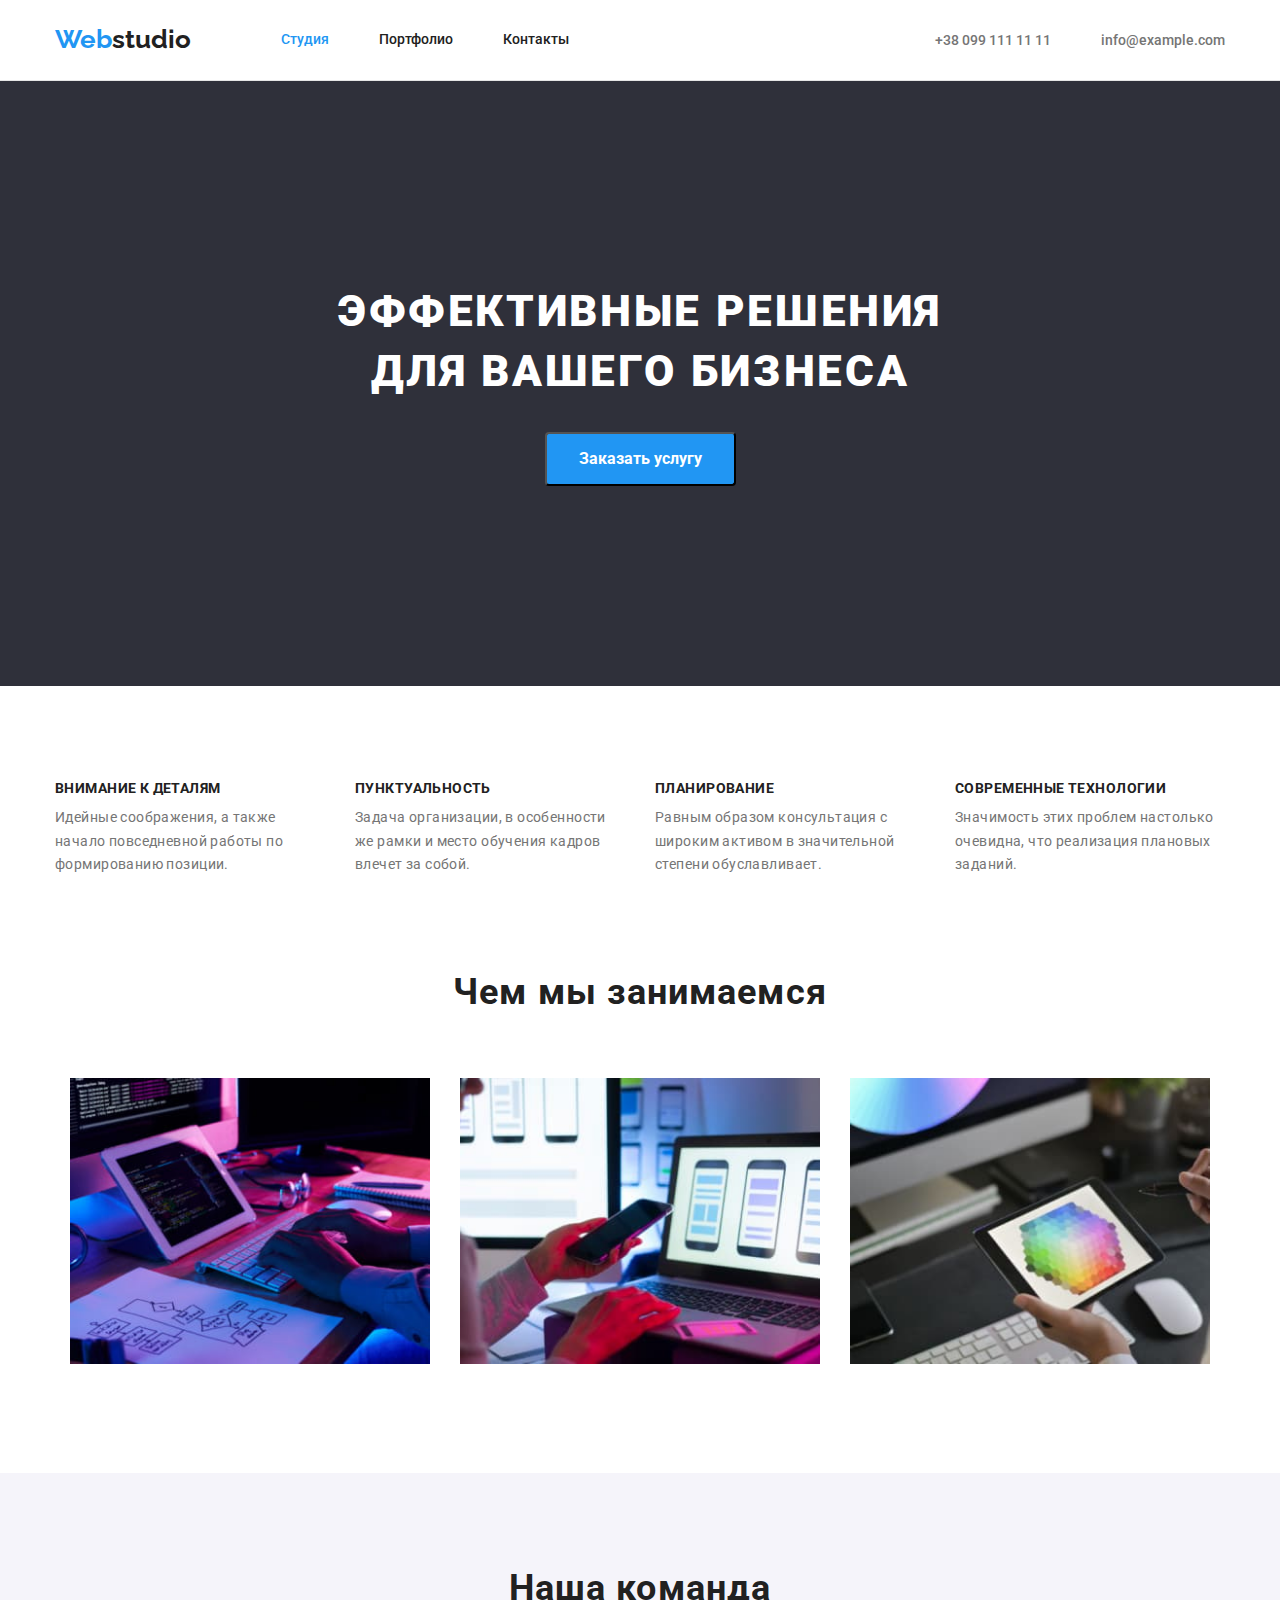
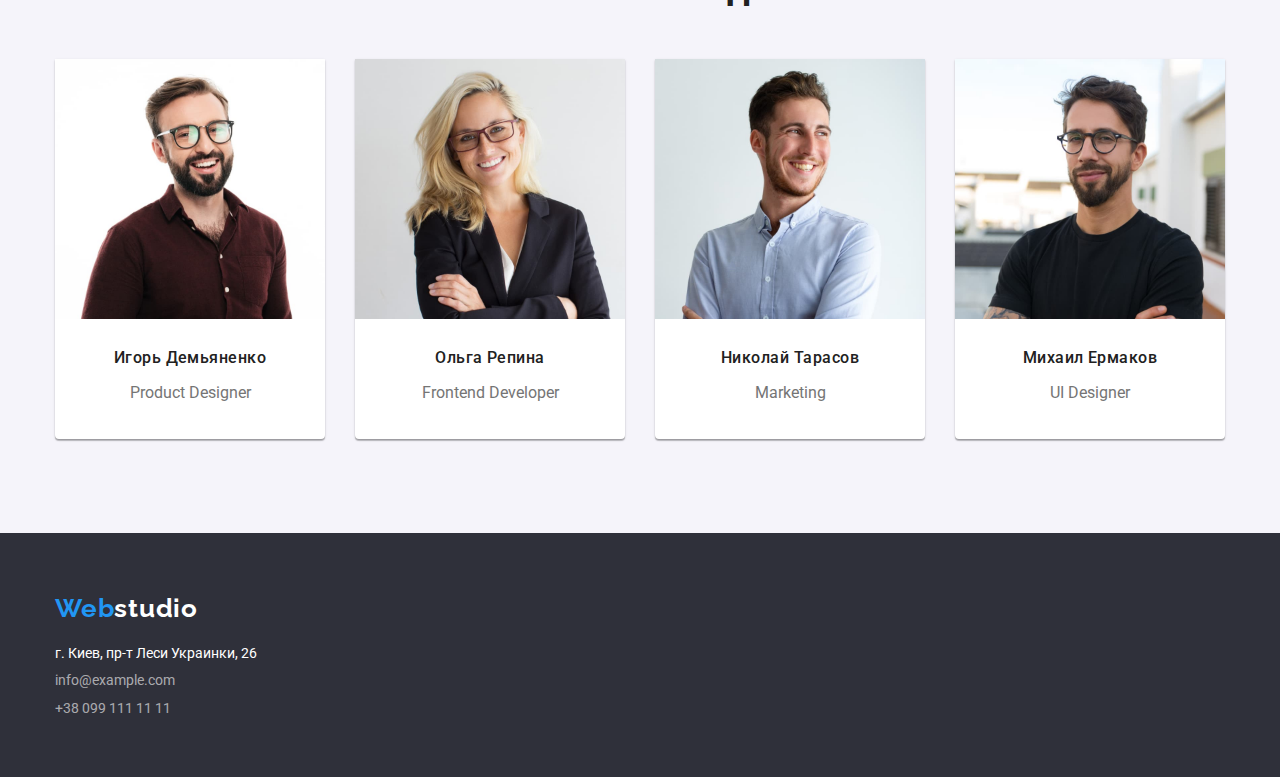
==== index.html @ 4814321b "Initial commit" ====
<!DOCTYPE html>
<html lang="ru">
<head>
    <meta charset="UTF-8">
    <meta http-equiv="X-UA-Compatible" content="IE=edge">
    <meta name="viewport" content="width=device-width, initial-scale=1.0">
    <title>WebStudio</title>
    <!--Fonts-->
    <link rel="preconnect" href="https://fonts.googleapis.com">
    <link rel="preconnect" href="https://fonts.gstatic.com" crossorigin>
    <link
        href="https://fonts.googleapis.com/css2?family=Oleo+Script:wght@400;700&family=Raleway:wght@700&family=Roboto:wght@400;500;700;900&display=swap"
        rel="stylesheet">
    <link rel="stylesheet" href="https://cdn.jsdelivr.net/npm/modern-normalize@1.1.0/modern-normalize.min.css" />
    <link rel="stylesheet" href="./css/styles.css">
</head>
<body>
    <header class="page-header">
        <div class="container main-nav">
        <!--about-->
            <a class="logo" href="./index.html">Web<span class="logo-text">studio</span></a>
            <nav class="header-nav">
                <ul class="header-list list">
                    <li class="item"><a class="header-link current" href="./index.html">Студия</a></li>
                    <li class="item"><a class="header-link" href="./portfolio.html">Портфолио</a></li>
                    <li class="item"><a class="header-link" href="">Контакты</a></li>
                </ul>
            </nav>
                <ul class="header-list-auth list">
                    <li class="item">
                        <a class="header-list-item" href="tel:+380991111111">+38 099 111 11 11</a>
                    </li>
                    <li class="item">
                        <a class="header-list-item" href="mailto:info@example.com">info@example.com</a>
                    </li>
                </ul>
        </div>
    </header>
    <main>
<!--Block 1-->
<section class="section-about">
    <div class="container">
    <h1 class="section-title text-about">Эффективные решения для вашего бизнеса</h1>
    <button class="button-hero" type="button">Заказать услугу</button>
    </div>
</section>
<!--Block 2-->
<section class="section-descreption">
    <div class="container">
    <h2 class="visually-hidden">Наши преимущества</h2>
    <ul class="feature-list list">
        <li class="list-item">
            <h3 class="descreption">Внимание к деталям</h3>
            <p class="text-descreption">Идейные соображения, а также начало повседневной работы по формированию позиции.</p>
        </li>
        <li class="list-item">
            <h3 class="descreption">Пунктуальность</h3>
            <p class="text-descreption">Задача организации, в особенности же рамки и место обучения кадров влечет за собой.</p>
        </li>
        <li class="list-item">
            <h3 class="descreption">Планирование</h3>
            <p class="text-descreption">Равным образом консультация с широким активом в значительной степени обуславливает.</p>
        </li>
        <li class="list-item">
            <h3 class="descreption">Современные технологии</h3>
            <p class="text-descreption">Значимость этих проблем настолько очевидна, что реализация плановых заданий.</p>
        </li>
    </ul>
    </div>
</section>
<!--Block3-->
<section class="work work-about work-about-section">
    <div class="container">
    <h2 class="work-text container-work">Чем мы занимаемся</h2>
    <ul class="list">
        <li class="list-caption">
            <img class="caption-img" src="./imiges/block3/bild1.jpg" alt="the person typing" width="370" height="290">
        </li>
        <li class="list-caption">
            <img class="caption-img" src="./imiges/block3/bild2.jpg" alt="the person chooses layout" width="370" height="290">
        </li>
        <li class="list-caption">
            <img class="caption-img" src="./imiges/block3/bild3.jpg" alt="the person chooses color" width="370" height="290">
        </li>
    </ul>
    </div>
</section>
<!--Block 4 Team-->
<section class="team no-padding">
    <div class="container">
    <h2 class="team-title">Наша команда</h2>
    <ul class="list">
        <li class="team-worker">
            <img src="./imiges/block4/screen1.jpg" alt="photo of team person" width="270" height="260">
            <div class="team-container">
            <h3 class="team-name">Игорь Демьяненко</h3>
            <p class="position" lang="en">Product Designer</p>
            </div>
        </li>
        <li class="team-worker"> 
            <img src="./imiges/block4/screen2.jpg" alt="photo of team person" width="270" height="260">
            <div class="team-container">
            <h3 class="team-name">Ольга Репина</h3>
            <p class="position" lang="en">Frontend Developer</p>
            </div>
        </li>
        <li class="team-worker">
            <img src="./imiges/block4/screen3.jpg" alt="photo of team person" width="270" height="260">
            <div class="team-container">
            <h3 class="team-name">Николай Тарасов</h3>
            <p class="position" lang="en">Marketing</p>
            </div>
        </li>
        <li class="team-worker">
            <img src="./imiges/block4/screen4.jpg" alt="photo of team person" width="270" height="260">
            <div class="team-container">
            <h3 class="team-name">Михаил Ермаков</h3>
            <p class="position" lang="en">UI Designer</p>
            </div>
        </li>
    </ul>
    </div>
</section>
    </main> 
    <!--Block 5 Address-->
<footer class="footer">
    <section>
        <div class="container">
        <h2 class="visually-hidden">Контакты</h2>
        <a class="logo" href="./index.html">Web<span class="footer-logo-text">studio</span></a>
        <address class="address">
            <ul class="list-footer list-list">
            <li class="item">
                <a class="list-adress item-map" href="https://goo.gl/maps/WNtPrvYmRMJwgZ4R8" target="_blank" rel="noopener noreferrer">г. Киев, пр-т Леси Украинки, 26</a>
            </li>
            <li class="item">
                <a class="list-mail" href="mailto:info@example.com">info@example.com</a>
            </li>
            <li class="item">
                <a class="list-phone" href="tel:+380991111111">+38 099 111 11 11</a>
            </li>
            </ul>
        </address>
        </div>
    </section>
</footer>  
</body>
</html>
---- css/styles.css ----
:root {
 --primary-text-color: #757575;
 --title-text-color: #212121;
 --accent-color: #2196F3;
 --bg-color: #FFFFFF;
 --secondary-bg-color: #2F303A; 
 --third-bg-color: #F5F4FA;
 --primary-color: #188CE8;
 --page-header-color: #E5E5E5;
}

body {
    font-family: "Roboto", "Regular", sans-serif;
    background-color: var(--bg-color);
    font-style: normal;
    color: var(--title-text-color)
}

/* reset */
h1,
h2,
h3,
h4,
p {
    margin: 0;
}

img {
    display: block;
    max-width: 100%;
    height: auto;
}

.visually-hidden {
    position: absolute;
    white-space: nowrap;
    width: 1px;
    height: 1px;
    overflow: hidden;
    border: 0;
    padding: 0;
    clip: rect(0 0 0 0);
    clip-path: inset(50%);
    margin: -1px;
}

/* container */

.list {
    margin: -15px;
    display: flex;
    list-style: none;
    margin: 0;
    padding: 0;
}

.list-caption {
    margin: 15px;
}

.list-footer {
    list-style: none;
    margin: 0;
    padding: 0;
}

.container{
    width: 1200px;
    padding-left: 15px;
    padding-right: 15px;
    margin-left: auto;
    margin-right: auto;
}

.container-work{
    padding-top: 0px;
}

.page-header {
    border-bottom: 1px solid var(--page-header-color);
}

/*Main nav */

.main-nav {
    display: flex;
    align-items: center;
}

.header-nav {
    display: flex;
}

/* Button portfolio */

.button-hero {
    display: inline-block;
    padding: 10px 32px;
    border-radius: 4px;
    line-height: 30px;

    color: var(--bg-color);
    background-color: var(--accent-color);
    font-weight: 700;
    font-size: 16px;

}

.button-hero:hover,
.button-hero:focus {
    color: var(--bg-color);
    background-color: var(--primary-color);
}

.button-nav {
    display: inline-block;
    padding: 6px 22px;
    border-radius: 4px;
    line-height: 26px;

    font-family: inherit;
    color: var(--bg-color);
    background-color: var(--accent-color);
    font-weight: 500;
    font-size: 16px;
    border: none;
}

.button-nav:hover,
.button-nav:focus {
    color: var(--bg-color);
}

.btn {
    display: inline-block;
    padding: 6px 22px;
    border-radius: 4px;
    margin-left: 8px;
    line-height: 26px;

    font-family: inherit;
    color: var(--title-text-color);
    background-color: var(--third-bg-color);
    font-weight: 500;
    font-size: 16px;
    border: none;
}

.btn:hover,
.btn:focus {
    color: var(--bg-color);
    background-color: var(--accent-color);
}

.filter{
   margin-bottom: 50px;
   justify-content: center;
}

.section-title {
    color: var(--title-text-color);    
}

a {
    text-decoration: none;
}

/* WebStudio */
.logo {
    margin-top: 24px;
    margin-bottom: 25px;

    font-family: 'Raleway', sans-serif;
    font-weight: 700;
    font-size: 26px;
    line-height: 1.2;
    color: var(--accent-color);
}

.logo-text{
    color: var(--title-text-color)
}

/* Section about */

.section-about {
    text-align: center;
    padding-top: 200px;
    padding-bottom: 200px;

    background-color: var(--secondary-bg-color);
}

.section-about .section-title {
    max-width: 650px;
    margin: 0 auto;
    margin-bottom: 30px;
    margin-top: 0;
    text-transform: uppercase;
    font-weight: 900;
    font-size: 44px;
    line-height: 1.37;
    letter-spacing: 0.06em;
    text-align: center;
}

.feature-list {
    display: flex;
    flex-wrap: wrap;
    padding-left: 0;
}

.feature-list .list-item {
    width: 270px;
}

.feature-list .list-item:not(:last-child) {
    margin-right: 30px;
}

.feature-list .descreption {
    margin: 0;
    margin-bottom: 10px;
}

.text-about {
    font-family: 'Roboto';
    font-weight: 700;
    font-size: 44px;
    line-height: 1.9;
    text-transform: uppercase;
    color: var(--bg-color);
    margin-bottom: 40px;
}

.section-descreption {
    padding: 94px 0;
}
.descreption{
    margin-bottom: 10px;
    margin-top: 0;
    font-family: 'Roboto';
    font-weight: 700;
    font-size: 14px;
    line-height: 1.15;
    letter-spacing: 0.03em;
    text-transform: uppercase;
    color: var(--title-text-color);
}

.text-descreption {
    font-size: 14px;
    line-height: 1.7;
    letter-spacing: 0.03em;
    color: var(--primary-text-color);
}

.list .list-item {
    width: 270px;
}

/* Section work */

.work {
    padding-bottom: 94px;
}

.work .work-text {
    margin-top: 0;
    margin-bottom: 50px;
    text-align: center;
}

.work .work-about {
    padding-top: 0;
    padding-bottom: 0;
}

.work .work-about .work-about-section {
    padding-top: 0%;
}

.work .work-text {
    margin-top: 0;
    margin-bottom: 50px;
}

.work-text {
    text-align: center;
    font-weight: 700;
    font-size: 36px;
    line-height: 1.17;
    letter-spacing: 0.03em;
    color: var(--title-text-color);
}

.caption-img:nth-child(2) {
    margin-right: 30px;
    margin-left: 30px;
}

/* Team */

.team {
    background: var(--third-bg-color);
    padding-top: 94px;
    padding-bottom: 94px;
}

.team-title {
    margin-top: 0;
    margin-bottom: 50px;
    
    font-height: 700;
    font-size: 36px;
    line-height: 1, 17;
    text-align: center;
}

.time .team-title {
    margin-top: 0;
    margin-bottom: 50px;
    
    color: var(--title-text-color);
    font-weight: 700;
    font-size: 36px;
    line-height: 1, 17;
    text-align: center;
}

.section .no-padding {
    padding-top: 0;
    padding-bottom: 0;
}


.team-container {
    padding-top: 30px;
    padding-bottom: 30px;
}

.list .team-name {
    margin-bottom: 10px;
    margin-top: 0;
    text-align: center;
}

.list .position {
    margin-top: 0;
    margin-bottom: 0;
    color: var(--primary-text-color);
    font-weight: 400;
    font-size: 16px;
    line-height: 1.9;
    text-align: center;
}

.team-worker:nth-child(-n+3) {
    margin-right: 30px;
}

.team-worker {
    background: var(--bg-color);
    box-shadow: 0px 1px 3px rgba(0, 0, 0, 0.12), 0px 1px 1px rgba(0, 0, 0, 0.14), 0px 2px 1px rgba(0, 0, 0, 0.2);
    border-radius: 0px 0px 4px 4px;
}

/* Footer */

.footer-logo-text {
    font-weight: 700;
    font-size: 26px;
    line-height: 1.2;
    color: var(--bg-color);
}

.header-list {
    display: flex;
    margin-left: 90px;
}

.header-list .item + .item {
    margin-left: 50px;
}


.header-list-auth {
    display: flex;
    margin-left: auto;
}

.header-list-auth .item + .item {
    margin-left: 50px;
}

/* Header-link*/

.header-link {
    display: block;
    padding-top: 32px;
    padding-bottom: 32px;

    font-family: 'Roboto', sans-serif;
    font-weight: 500;
    font-size: 14px;
    line-height: 1.14;
    color: var(--title-text-color);  
}

.header-link:hover,
.header-link:focus {
    color: var(--accent-color)
}
/* Header-list */

.header-list-item{
    padding-top: 32px;
    padding-bottom: 32px;
    font-family: 'Roboto', sans-serif;
    font-weight: 500;
    font-size: 14px;
    line-height: 1.14;
    color: var(--primary-text-color)
}

.header-list-item:hover,
.header-list-item:focus {
    color: var(--accent-color)
}

.header-link.current {
    color: var(--accent-color)
}

.team-title{
    font-family: 'Roboto';
    font-weight: 700;
    font-size: 36px;
    line-height: 1.17;
    letter-spacing: 0.03em;
    color: var(--title-text-color);
}
.team-name{
    font-family: 'Roboto';
    font-style: normal;
    font-weight: 500;
    font-size: 16px;
    line-height: 1.18;
    text-align: center;
    letter-spacing: 0.03em;
    color: var(--title-text-color);
}
.position{
    font-family: 'Roboto';
    font-style: normal;
    font-weight: 400;
    font-size: 16px;
    line-height: 1.18;
    text-align: center;
    color: var(--primary-text-color);
}

/* Footer */

.footer {
    padding-top: 60px;
    padding-bottom: 60px;
    background-color: var(--secondary-bg-color);
}

.footer .logo {
    margin-top: 60px;
    margin-bottom: 20px;
    font-weight: 700;
    font-size: 26px;
    line-height: 1.2;
    letter-spacing: 0.03em;
}

.address {
    margin-top: 20px;
}

.list-footer.list-list>.item:nth-child(n+2) {
    margin-top: 9px;
}

.adress .item-map {
    font-weight: 400;
    font-size: 14px;
    line-height: 1.72;
    letter-spacing: 0.03em;        
}

.list-adress{
    font-family: 'Roboto';
    font-style: normal;
    font-weight: 400;
    font-size: 14px;
    line-height: 1.15;
    color: var(--bg-color);
}

.list-phone {
    font-family: 'Roboto';
    font-style: normal;
    font-weight: 400;
    font-size: 14px;
    line-height: 1.15;
    color: rgba(255, 255, 255, 0.6);
}

.list-mail {
    font-family: 'Roboto';
        font-style: normal;
        font-weight: 400;
        font-size: 14px;
        line-height: 1.15;
        color: rgba(255, 255, 255, 0.6);
}
 
/* Portfolio */

.portfolio {
    padding: 94px 0;
}

.direction {
    font-family: 'Roboto';
    font-weight: 700;
    font-size: 18px;
    line-height: 2;
    color: var(--title-text-color);
}

.list-direction {
    padding-top: 20px;
    padding-bottom: 20px;
    padding-left: 24px;
    padding-right: 24px;
    border: 1px solid #EEEEEE;
    border-top: none;
}

.description {
    margin-bottom: 4px;
    font-size: 16px;
    line-height: 1.9;
    color: var(--primary-text-color);
}

.link.list {
    display: flex;
    flex-wrap: wrap;
    margin: -15px;
}

.flex-link.item-link {
    width: 370px;
    margin-right: 30px;
    margin-bottom: 30px;
}

.item-link:nth-child(3n) {
    margin-right: 0;
}

.item-link {
    margin-bottom: 0%;
    margin: 15px;
}
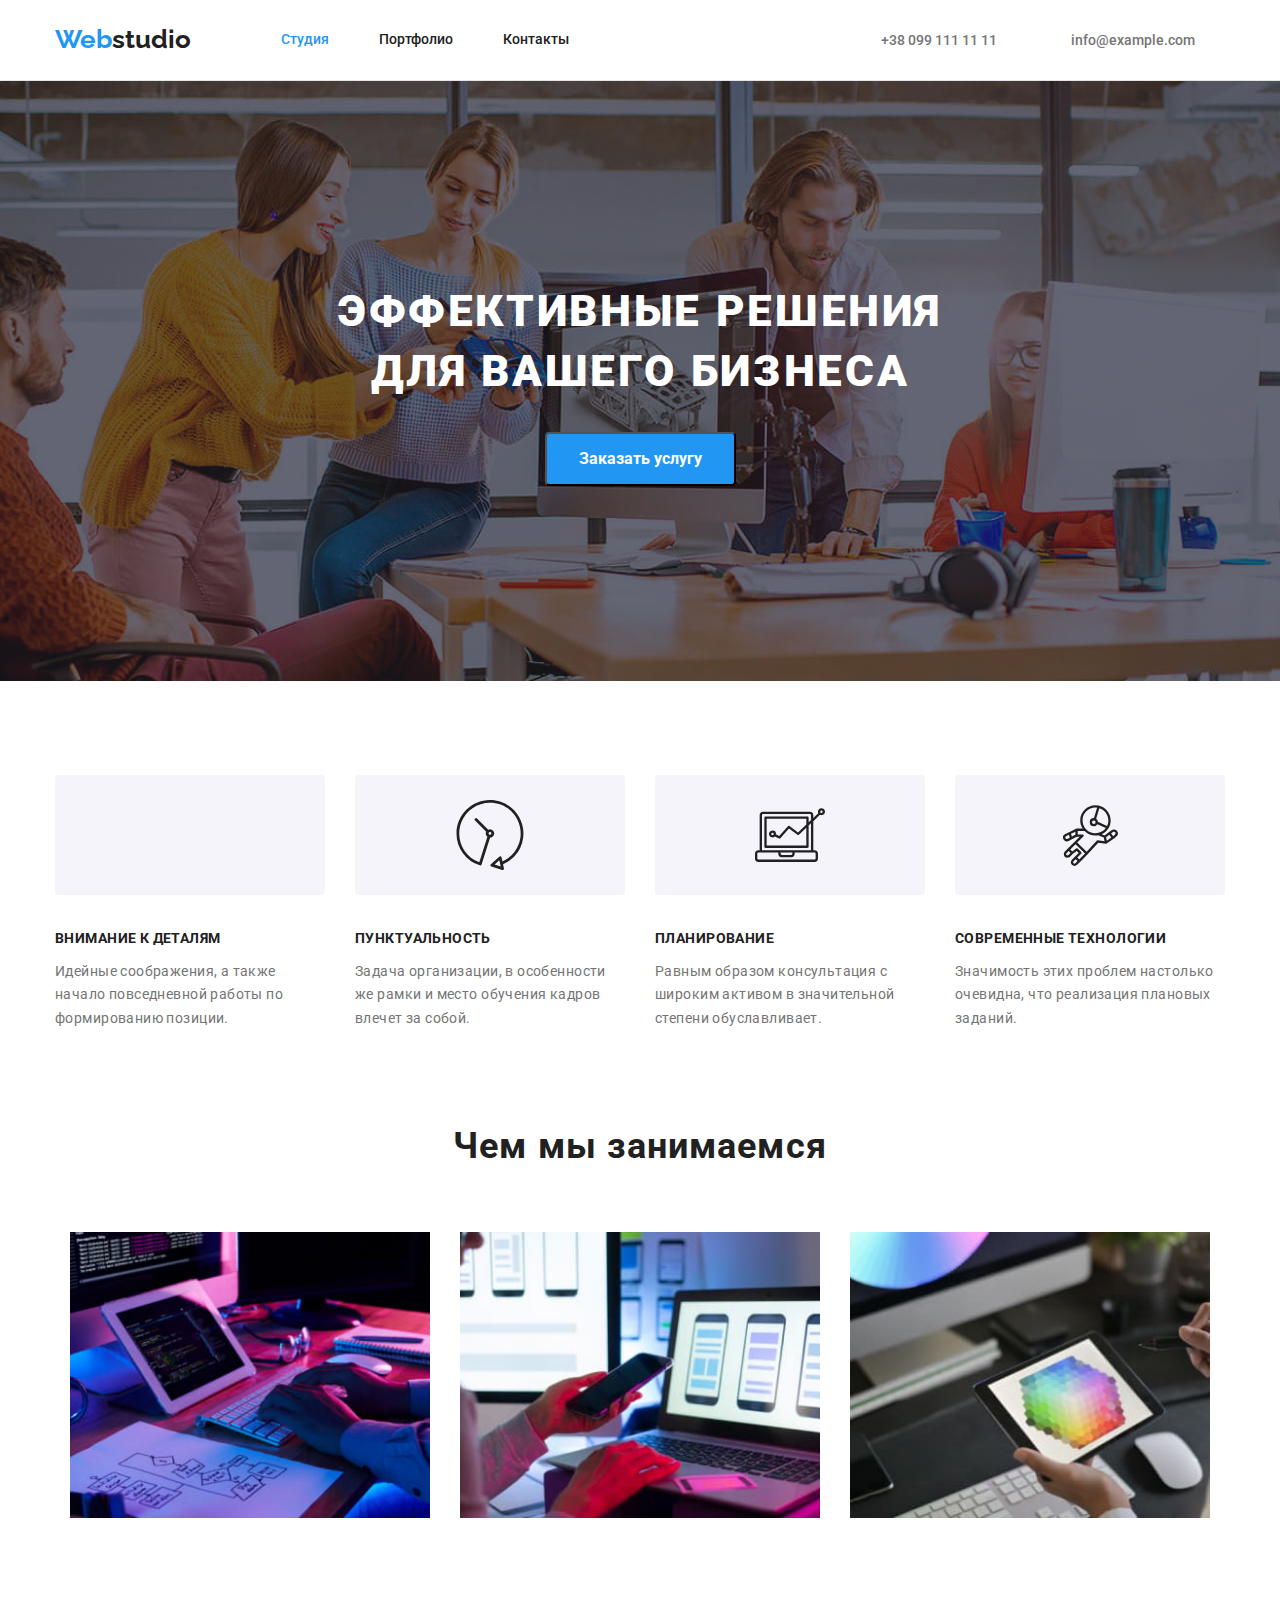
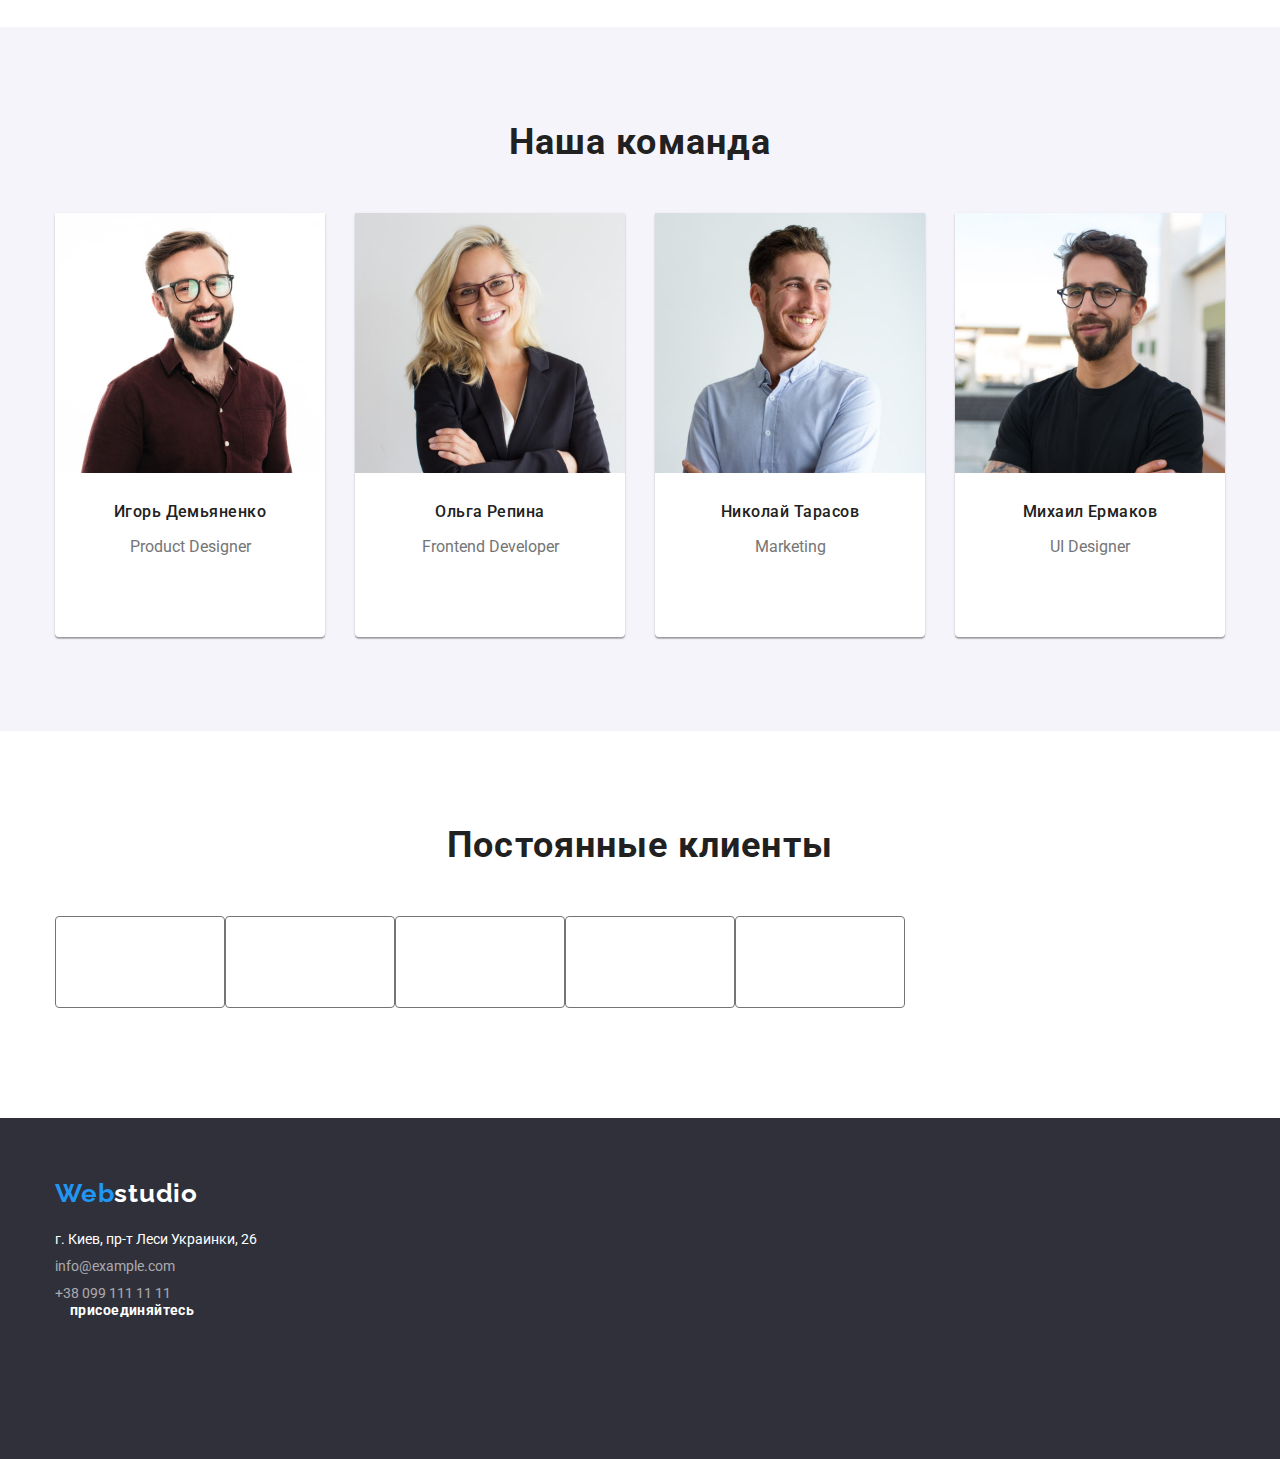
==== commit b3cadac3: "hw-04" ====
--- a/index.html
+++ b/index.html
@@ -29,16 +29,22 @@
                 <ul class="header-list-auth list">
                     <li class="item">
                         <a class="header-list-item" href="tel:+380991111111">+38 099 111 11 11</a>
+                        <svg class="icon-phone" width="10" height="16">
+                            <use href="./imiges/icons.svg#icone-phone"></use>
+                        </svg>
                     </li>
                     <li class="item">
-                        <a class="header-list-item" href="mailto:info@example.com">info@example.com</a>
+                        <a class="header-list-item" href="mailto:info@example.com">info@example.com</a> 
+                        <svg class="icon-mail" width="16" height="12">
+                            <use href="./imiges/icons.svg#icone-mail"></use>
+                        </svg>
                     </li>
                 </ul>
         </div>
     </header>
     <main>
 <!--Block 1-->
-<section class="section-about">
+<section class="section-about hro-section">
     <div class="container">
     <h1 class="section-title text-about">Эффективные решения для вашего бизнеса</h1>
     <button class="button-hero" type="button">Заказать услугу</button>
@@ -95,6 +101,36 @@
             <div class="team-container">
             <h3 class="team-name">Игорь Демьяненко</h3>
             <p class="position" lang="en">Product Designer</p>
+            <ul class="lst lst-icon">
+                <li class="icon-item icon-social">
+                    <a class="linke link-icon" href="./portfolio.html">
+                        <svg class="icon">
+                            <use href="./imiges/icons/symbol-defs.svg#instagram"></use>
+                        </svg>
+                    </a>
+                </li>
+                <li class="icon-item icon-social">
+                    <a class="linke link-icon" href="./portfolio.html">
+                        <svg class="icon">
+                            <use href="./imiges/icons/symbol-defs.svg#twitter"></use>
+                        </svg>
+                    </a>
+                </li>
+                <li class="icon-item icon-social">
+                    <a class="linke link-icon" href="./portfolio.html">
+                        <svg class="icon">
+                            <use href="./imiges/icons/symbol-defs.svg#facebook"></use>
+                        </svg>
+                    </a>
+                </li>
+                <li class="icon-item icon-social">
+                    <a class="linke link-icon" href="./portfolio.html">
+                        <svg class="icon">
+                            <use href="./imiges/icons/symbol-defs.svg#linkedin"></use>
+                        </svg>
+                    </a>
+                </li>
+            </ul>
             </div>
         </li>
         <li class="team-worker"> 
@@ -102,6 +138,36 @@
             <div class="team-container">
             <h3 class="team-name">Ольга Репина</h3>
             <p class="position" lang="en">Frontend Developer</p>
+            <ul class="lst lst-icon">
+                <li class="icon-item icon-social">
+                    <a class="linke link-icon" href="./portfolio.html">
+                        <svg class="icon">
+                            <use href="./imiges/icons/symbol-defs.svg#instagram"></use>
+                        </svg>
+                    </a>
+                </li>
+                <li class="icon-item icon-social">
+                    <a class="linke link-icon" href="./portfolio.html">
+                        <svg class="icon">
+                            <use href="./imiges/icons/symbol-defs.svg#twitter"></use>
+                        </svg>
+                    </a>
+                </li>
+                <li class="icon-item icon-social">
+                    <a class="linke link-icon" href="./portfolio.html">
+                        <svg class="icon">
+                            <use href="./imiges/icons/symbol-defs.svg#facebook"></use>
+                        </svg>
+                    </a>
+                </li>
+                <li class="icon-item icon-social">
+                    <a class="linke link-icon" href="./portfolio.html">
+                        <svg class="icon">
+                            <use href="./imiges/icons/symbol-defs.svg#linkedin"></use>
+                        </svg>
+                    </a>
+                </li>
+            </ul>
             </div>
         </li>
         <li class="team-worker">
@@ -109,6 +175,36 @@
             <div class="team-container">
             <h3 class="team-name">Николай Тарасов</h3>
             <p class="position" lang="en">Marketing</p>
+            <ul class="lst lst-icon">
+                <li class="icon-item icon-social">
+                    <a class="linke link-icon" href="./portfolio.html">
+                        <svg class="icon">
+                            <use href="./imiges/icons/symbol-defs.svg#instagram"></use>
+                        </svg>
+                    </a>
+                </li>
+                <li class="icon-item icon-social">
+                    <a class="linke link-icon" href="./portfolio.html">
+                        <svg class="icon">
+                            <use href="./imiges/icons/symbol-defs.svg#twitter"></use>
+                        </svg>
+                    </a>
+                </li>
+                <li class="icon-item icon-social">
+                    <a class="linke link-icon" href="./portfolio.html">
+                        <svg class="icon">
+                            <use href="./imiges/icons/symbol-defs.svg#facebook"></use>
+                        </svg>
+                    </a>
+                </li>
+                <li class="icon-item icon-social">
+                    <a class="linke link-icon" href="./portfolio.html">
+                        <svg class="icon">
+                            <use href="./imiges/icons/symbol-defs.svg#linkedin"></use>
+                        </svg>
+                    </a>
+                </li>
+            </ul>
             </div>
         </li>
         <li class="team-worker">
@@ -116,9 +212,82 @@
             <div class="team-container">
             <h3 class="team-name">Михаил Ермаков</h3>
             <p class="position" lang="en">UI Designer</p>
+            <ul class="lst lst-icon">
+                <li class="icon-item icon-social">
+                    <a class="linke link-icon" href="./portfolio.html">
+                        <svg class="icon">
+                            <use href="./imiges/icons/symbol-defs.svg#instagram"></use>
+                        </svg>
+                    </a>
+                </li>
+                <li class="icon-item icon-social">
+                    <a class="linke link-icon" href="./portfolio.html">
+                        <svg class="icon">
+                            <use href="./imiges/icons/symbol-defs.svg#twitter"></use>
+                        </svg>
+                    </a>
+                </li>
+                <li class="icon-item icon-social">
+                    <a class="linke link-icon" href="./portfolio.html">
+                        <svg class="icon">
+                            <use href="./imiges/icons/symbol-defs.svg#facebook"></use>
+                        </svg>
+                    </a>
+                </li>
+                <li class="icon-item icon-social">
+                    <a class="linke link-icon" href="./portfolio.html">
+                        <svg class="icon">
+                            <use href="./imiges/icons/symbol-defs.svg#linkedin"></use>
+                        </svg>
+                    </a>
+                </li>
+            </ul>
             </div>
         </li>
     </ul>
+    </div>
+</section>
+<!--clients-->
+<section class="section">
+    <div class="container">
+        <h2 class="titles titles-client">Постоянные клиенты</h2>
+        <ul class="listes listes-client set-card">
+            <li class="item-client set-item">
+                <a class="links link-client" href="">
+                    <svg class="icon-clienet company-one">
+                        <use href="./imiges/icons/symbol-defs.svg#union"></use>
+                    </svg>
+                </a>
+            </li>
+            <li class="item-client set-item">
+                <a class="links link-client" href="">
+                    <svg class="icon-clienet company-two">
+                        <use href="./imiges/icons/symbol-defs.svg#union-ya"></use>
+                    </svg>
+                </a>
+            </li>
+            <li class="item-client set-item">
+                <a class="links link-client" href="">
+                    <svg class="icon-clienet company-thri">
+                        <use href="./imiges/icons/symbol-defs.svg#company"></use>
+                    </svg>
+                </a>
+            </li>
+            <li class="item-client set-item">
+                <a class="links link-client" href="">
+                    <svg class="icon-clienet company-four">
+                        <use href="./imiges/icons/symbol-defs.svg#group"></use>
+                    </svg>
+                </a>
+            </li>
+            <li class="item-client set-item">
+                <a class="links link-client" href="">
+                    <svg class="icon-clienet company-five">
+                        <use href="./imiges/icons/symbol-defs.svg#brand"></use>
+                    </svg>
+                </a>
+            </li>
+        </ul>
     </div>
 </section>
     </main> 
@@ -142,6 +311,39 @@
             </ul>
         </address>
         </div>
+        <div class="container-social">
+            <h2 class="title-social">присоединяйтесь</h2>
+            <ul class="listes list-social">
+                <li class="item-social icon-social">
+                    <a class="link" href="">
+                        <svg class="footer-icon">
+                            <use href="./imiges/icons/symbol-defs.svg#instagram"></use>
+                        </svg>
+                    </a>
+                </li>
+                <li class="item-social icon-social">
+                    <a class="link" href="">
+                        <svg class="footer-icon">
+                            <use href="./imiges/icons/symbol-defs.svg#twitter"></use>
+                        </svg>
+                    </a>
+                </li>
+                <li class="item-social icon-social">
+                    <a class="link" href="">
+                        <svg class="footer-icon">
+                            <use href="./imiges/icons/symbol-defs.svg#facebook"></use>
+                        </svg>
+                    </a>
+                </li>
+                <li class="item-social icon-social">
+                    <a class="link" href="">
+                        <svg class="footer-icon">
+                            <use href="./imiges/icons/symbol-defs.svg#lindenin"></use>
+                        </svg>
+                    </a>
+                </li>
+            </ul>
+        </div>
     </section>
 </footer>  
 </body>
--- a/css/styles.css
+++ b/css/styles.css
@@ -7,7 +7,10 @@
  --third-bg-color: #F5F4FA;
  --primary-color: #188CE8;
  --page-header-color: #E5E5E5;
-}
+ --hero-linealer-gradient: rgba(47, 48, 58, 0.4);
+ --indent: 30px;
+}
+
 
 body {
     font-family: "Roboto", "Regular", sans-serif;
@@ -91,6 +94,22 @@
     display: flex;
 }
 
+.icon-mail {
+    vertical-align: -1px;
+    width: 16px;
+    height: 12px;
+    margin-right: 10px;
+    fill: currentColor;
+}
+
+.icon-phone {
+    vertical-align: bottom;
+    width: 10px;
+    height: 16px;
+    margin-right: 10px;
+    fill: currentColor;
+}
+
 /* Button portfolio */
 
 .button-hero {
@@ -165,6 +184,23 @@
     text-decoration: none;
 }
 
+p {
+    display: block;
+    margin-block-start: 1em;
+    margin-block-end: 1em;
+    margin-inline-start: 0px;
+    margin-block-end: 0px;
+}
+
+ul {
+    display: block;
+    margin-block-start: 1em;
+    margin-block-end: 1em;
+    margin-inline-start: 0px;
+    margin-inline-end: 0px;
+    padding-inline-start: 40px;
+}
+
 /* WebStudio */
 .logo {
     margin-top: 24px;
@@ -188,6 +224,21 @@
     padding-top: 200px;
     padding-bottom: 200px;
 
+    background-color: var(--secondary-bg-color);
+}
+
+.hro-section {
+    background-image: linear-gradient( to right, var(--hero-linealer-gradient)), url(../imiges/group.jpg);
+    background-position: center;
+    background-repeat: no-repeat;
+    background-size: cover;
+    max-width: 1600px;
+    height: 600px;
+    margin-left: auto;
+    margin-right: auto;
+    padding-bottom: 200px;
+    padding-top: 200px;
+    text-align: center;
     background-color: var(--secondary-bg-color);
 }
 
@@ -218,6 +269,34 @@
     margin-right: 30px;
 }
 
+.list-item:nth-last-child(1)::before {
+    background-image: url(../imiges/icons/sputnik.svg);
+}
+
+.list-item:nth-child(2)::before {
+    background-image: url(../imiges/icons/clock.svg);
+}
+
+.list-item:nth-child(3)::before {
+    background-image: url(../imiges/icons/note.svg);
+}
+
+.list-item:nth-child(4)::before {
+    background-image: url(../imiges/icons/kosmos.svg);
+}
+
+.list-item::before {
+    content: "";
+    display: inline-block;
+    width: 270px;
+    height: 120px;
+    margin-bottom: 30px;
+    border-radius: 4px;
+    background-color: var(--third-bg-color);
+    background-repeat: no-repeat;
+    background-position: center;
+}
+
 .feature-list .descreption {
     margin: 0;
     margin-bottom: 10px;
@@ -300,6 +379,45 @@
 }
 
 /* Team */
+.lst {
+    list-style: none;
+    padding-left: 0;
+    margin: 0;
+}
+
+.lst-icon {
+    display: flex;
+    justify-content: center;
+}
+
+.icon-social:not (:last-child) {
+    margin-right: 10px;
+}
+.icon-item {
+}
+
+.icon-social {}
+
+.linke {
+    text-decoration: none;
+}
+
+.link-icon {
+    display: flex;
+    cursor: pointer;
+    width: 44px;
+    height: 44px;
+    border-radius: 50%;
+    color: #757575;
+    justify-content: center;
+    align-items: center;
+}
+
+.icon {
+    fill: currentColor;
+    width: 20px;
+    height: 20px;
+}
 
 .team {
     background: var(--third-bg-color);
@@ -311,7 +429,7 @@
     margin-top: 0;
     margin-bottom: 50px;
     
-    font-height: 700;
+    font-height: 700px;
     font-size: 36px;
     line-height: 1, 17;
     text-align: center;
@@ -365,6 +483,64 @@
     border-radius: 0px 0px 4px 4px;
 }
 
+/*Clients*/
+
+.section {
+    padding-top: 94px;
+    padding-bottom: 94px;
+}
+
+.titles-client {
+    margin-bottom: 50px;
+    font-weight: 700;
+    font-size: 36px;
+    line-height: 1.16;
+    text-align: center;
+    letter-spacing: 0.03em;
+    color: var(--title-text-color);
+}
+
+.listes {
+    list-style: none;
+    padding-left: 0%;
+}
+
+.listes-client {
+    --item: 6;
+    --amount: 5;
+}
+
+.set-card {
+    display: flex;
+    margin: calc(-1 * var (--ident) / 2);
+}
+
+.links {
+    text-decoration: none;
+}
+
+.link-client {
+    display: flex;
+    align-items: center;
+    justify-content: center;
+    cursor: pointer;
+    width: 170px;
+    height: 92px;
+    border: 1px solid var(--primary-text-color);
+    border-radius: 4px;
+    color: var(--primary-text-color);
+}
+
+.icon-clienet {
+    fill: currentColor;
+    width: 106px;
+    height: 60px;
+}
+
+.listes .listes-client .set-card {
+    color: #757575;
+    margin: -15px;
+}
 /* Footer */
 
 .footer-logo-text {
@@ -519,6 +695,54 @@
         color: rgba(255, 255, 255, 0.6);
 }
  
+
+/*container-social*/
+
+.container-social {
+    margin-left: 70px;
+}
+
+.title-social {
+    font-weight: 700;
+    font-size: 14px;
+    line-height: 1.14;
+    letter-spacing: 0.03em;
+    ext-transform: uppercase;
+    color: var(--bg-color);
+    margin-bottom: 20px;
+}
+
+.listes {
+    list-style: none;
+    padding-left: 0;
+    padding-right: 0;
+}
+
+.list-social {
+    display: flex;
+}
+
+.item-social:not(:last-child) {
+    margin-right: 10px;
+}
+
+.list-social .link {
+    display: flex;
+        align-items: center;
+        justify-content: center;
+        cursor: pointer;
+        width: 44px;
+        height: 44px;
+        border-radius: 50%;
+        background-color: rgba (255, 255, 255, 0.1);
+}
+
+.footer-icon {
+    fill: var(--bg-color);
+    width: 20px;
+    height: 20px;
+}
+
 /* Portfolio */
 
 .portfolio {
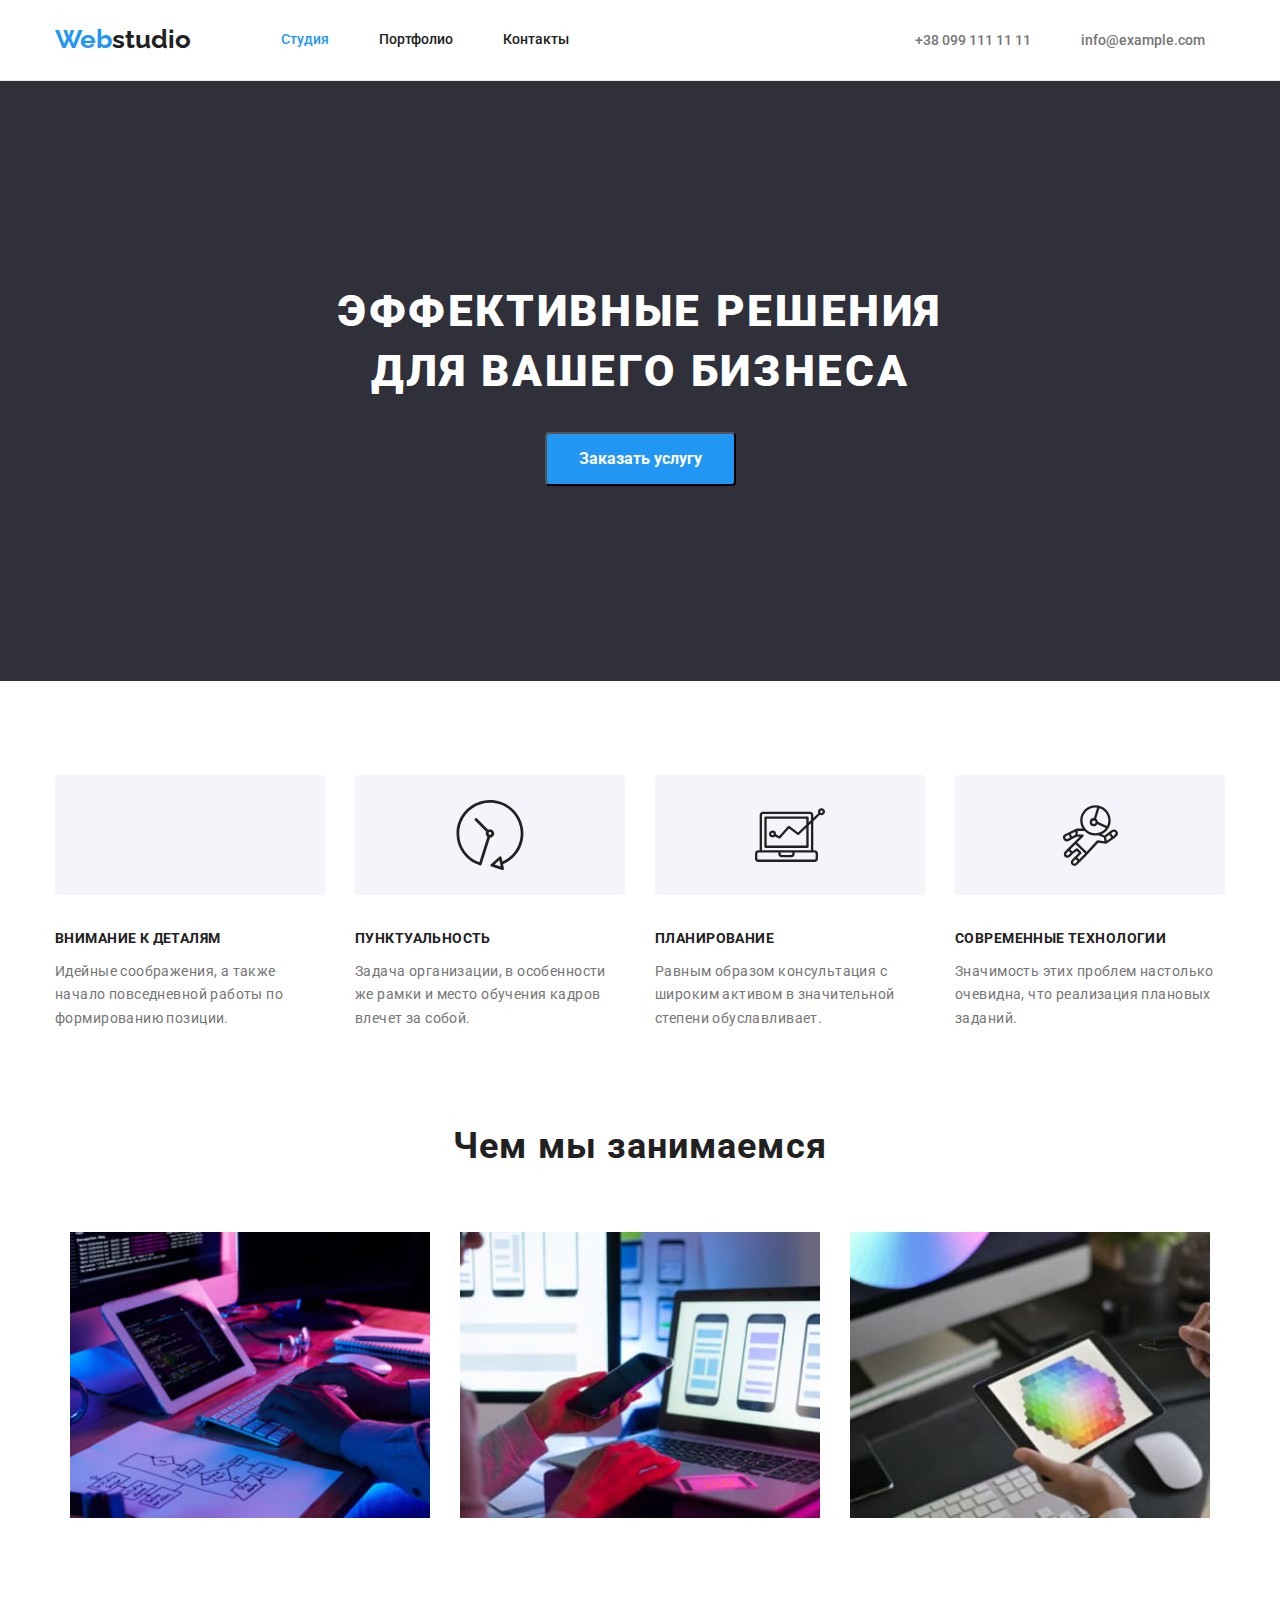
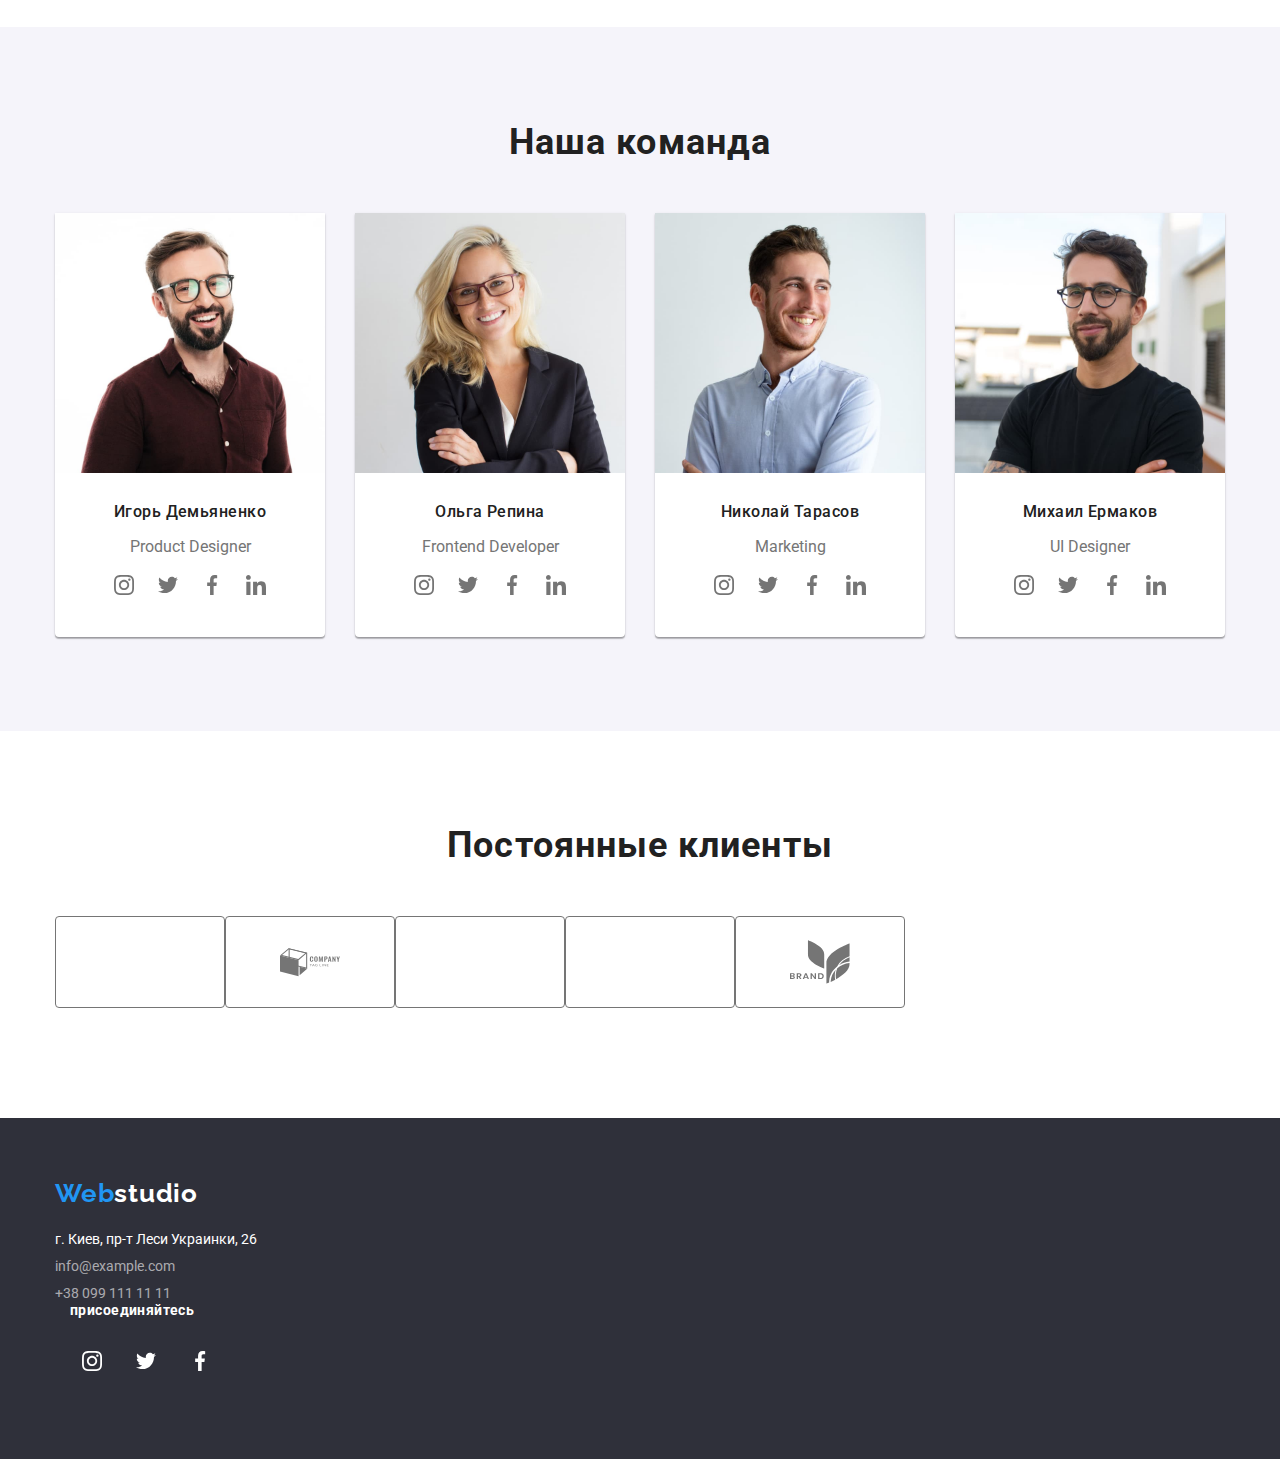
==== commit eec3beaa: "bild" ====
--- a/index.html
+++ b/index.html
@@ -28,15 +28,15 @@
             </nav>
                 <ul class="header-list-auth list">
                     <li class="item">
+                        <svg class="icon-smartphone" width="10" height="16">
+                            <use href="./imiges/symbol-defs.svg#icon-smartphone"></use>
+                        </svg>
                         <a class="header-list-item" href="tel:+380991111111">+38 099 111 11 11</a>
-                        <svg class="icon-phone" width="10" height="16">
-                            <use href="./imiges/icons.svg#icone-phone"></use>
-                        </svg>
                     </li>
                     <li class="item">
                         <a class="header-list-item" href="mailto:info@example.com">info@example.com</a> 
-                        <svg class="icon-mail" width="16" height="12">
-                            <use href="./imiges/icons.svg#icone-mail"></use>
+                        <svg class="icon-e-mail" width="16" height="12">
+                            <use href="./imiges/icons.svg#icone-e-mail"></use>
                         </svg>
                     </li>
                 </ul>
@@ -105,28 +105,28 @@
                 <li class="icon-item icon-social">
                     <a class="linke link-icon" href="./portfolio.html">
                         <svg class="icon">
-                            <use href="./imiges/icons/symbol-defs.svg#instagram"></use>
-                        </svg>
-                    </a>
-                </li>
-                <li class="icon-item icon-social">
-                    <a class="linke link-icon" href="./portfolio.html">
-                        <svg class="icon">
-                            <use href="./imiges/icons/symbol-defs.svg#twitter"></use>
-                        </svg>
-                    </a>
-                </li>
-                <li class="icon-item icon-social">
-                    <a class="linke link-icon" href="./portfolio.html">
-                        <svg class="icon">
-                            <use href="./imiges/icons/symbol-defs.svg#facebook"></use>
-                        </svg>
-                    </a>
-                </li>
-                <li class="icon-item icon-social">
-                    <a class="linke link-icon" href="./portfolio.html">
-                        <svg class="icon">
-                            <use href="./imiges/icons/symbol-defs.svg#linkedin"></use>
+                            <use href="./imiges/icons/symbol-defs.svg#icon-instagram"></use>
+                        </svg>
+                    </a>
+                </li>
+                <li class="icon-item icon-social">
+                    <a class="linke link-icon" href="./portfolio.html">
+                        <svg class="icon">
+                            <use href="./imiges/icons/symbol-defs.svg#icon-twitter"></use>
+                        </svg>
+                    </a>
+                </li>
+                <li class="icon-item icon-social">
+                    <a class="linke link-icon" href="./portfolio.html">
+                        <svg class="icon">
+                            <use href="./imiges/icons/symbol-defs.svg#icon-facebook"></use>
+                        </svg>
+                    </a>
+                </li>
+                <li class="icon-item icon-social">
+                    <a class="linke link-icon" href="./portfolio.html">
+                        <svg class="icon">
+                            <use href="./imiges/icons/symbol-defs.svg#icon-linkedin"></use>
                         </svg>
                     </a>
                 </li>
@@ -142,28 +142,28 @@
                 <li class="icon-item icon-social">
                     <a class="linke link-icon" href="./portfolio.html">
                         <svg class="icon">
-                            <use href="./imiges/icons/symbol-defs.svg#instagram"></use>
-                        </svg>
-                    </a>
-                </li>
-                <li class="icon-item icon-social">
-                    <a class="linke link-icon" href="./portfolio.html">
-                        <svg class="icon">
-                            <use href="./imiges/icons/symbol-defs.svg#twitter"></use>
-                        </svg>
-                    </a>
-                </li>
-                <li class="icon-item icon-social">
-                    <a class="linke link-icon" href="./portfolio.html">
-                        <svg class="icon">
-                            <use href="./imiges/icons/symbol-defs.svg#facebook"></use>
-                        </svg>
-                    </a>
-                </li>
-                <li class="icon-item icon-social">
-                    <a class="linke link-icon" href="./portfolio.html">
-                        <svg class="icon">
-                            <use href="./imiges/icons/symbol-defs.svg#linkedin"></use>
+                            <use href="./imiges/icons/symbol-defs.svg#icon-instagram"></use>
+                        </svg>
+                    </a>
+                </li>
+                <li class="icon-item icon-social">
+                    <a class="linke link-icon" href="./portfolio.html">
+                        <svg class="icon">
+                            <use href="./imiges/icons/symbol-defs.svg#icon-twitter"></use>
+                        </svg>
+                    </a>
+                </li>
+                <li class="icon-item icon-social">
+                    <a class="linke link-icon" href="./portfolio.html">
+                        <svg class="icon">
+                            <use href="./imiges/icons/symbol-defs.svg#icon-facebook"></use>
+                        </svg>
+                    </a>
+                </li>
+                <li class="icon-item icon-social">
+                    <a class="linke link-icon" href="./portfolio.html">
+                        <svg class="icon">
+                            <use href="./imiges/icons/symbol-defs.svg#icon-linkedin"></use>
                         </svg>
                     </a>
                 </li>
@@ -179,28 +179,28 @@
                 <li class="icon-item icon-social">
                     <a class="linke link-icon" href="./portfolio.html">
                         <svg class="icon">
-                            <use href="./imiges/icons/symbol-defs.svg#instagram"></use>
-                        </svg>
-                    </a>
-                </li>
-                <li class="icon-item icon-social">
-                    <a class="linke link-icon" href="./portfolio.html">
-                        <svg class="icon">
-                            <use href="./imiges/icons/symbol-defs.svg#twitter"></use>
-                        </svg>
-                    </a>
-                </li>
-                <li class="icon-item icon-social">
-                    <a class="linke link-icon" href="./portfolio.html">
-                        <svg class="icon">
-                            <use href="./imiges/icons/symbol-defs.svg#facebook"></use>
-                        </svg>
-                    </a>
-                </li>
-                <li class="icon-item icon-social">
-                    <a class="linke link-icon" href="./portfolio.html">
-                        <svg class="icon">
-                            <use href="./imiges/icons/symbol-defs.svg#linkedin"></use>
+                            <use href="./imiges/icons/symbol-defs.svg#icon-instagram"></use>
+                        </svg>
+                    </a>
+                </li>
+                <li class="icon-item icon-social">
+                    <a class="linke link-icon" href="./portfolio.html">
+                        <svg class="icon">
+                            <use href="./imiges/icons/symbol-defs.svg#icon-twitter"></use>
+                        </svg>
+                    </a>
+                </li>
+                <li class="icon-item icon-social">
+                    <a class="linke link-icon" href="./portfolio.html">
+                        <svg class="icon">
+                            <use href="./imiges/icons/symbol-defs.svg#icon-facebook"></use>
+                        </svg>
+                    </a>
+                </li>
+                <li class="icon-item icon-social">
+                    <a class="linke link-icon" href="./portfolio.html">
+                        <svg class="icon">
+                            <use href="./imiges/icons/symbol-defs.svg#icon-linkedin"></use>
                         </svg>
                     </a>
                 </li>
@@ -216,28 +216,28 @@
                 <li class="icon-item icon-social">
                     <a class="linke link-icon" href="./portfolio.html">
                         <svg class="icon">
-                            <use href="./imiges/icons/symbol-defs.svg#instagram"></use>
-                        </svg>
-                    </a>
-                </li>
-                <li class="icon-item icon-social">
-                    <a class="linke link-icon" href="./portfolio.html">
-                        <svg class="icon">
-                            <use href="./imiges/icons/symbol-defs.svg#twitter"></use>
-                        </svg>
-                    </a>
-                </li>
-                <li class="icon-item icon-social">
-                    <a class="linke link-icon" href="./portfolio.html">
-                        <svg class="icon">
-                            <use href="./imiges/icons/symbol-defs.svg#facebook"></use>
-                        </svg>
-                    </a>
-                </li>
-                <li class="icon-item icon-social">
-                    <a class="linke link-icon" href="./portfolio.html">
-                        <svg class="icon">
-                            <use href="./imiges/icons/symbol-defs.svg#linkedin"></use>
+                            <use href="./imiges/icons/symbol-defs.svg#icon-instagram"></use>
+                        </svg>
+                    </a>
+                </li>
+                <li class="icon-item icon-social">
+                    <a class="linke link-icon" href="./portfolio.html">
+                        <svg class="icon">
+                            <use href="./imiges/icons/symbol-defs.svg#icon-twitter"></use>
+                        </svg>
+                    </a>
+                </li>
+                <li class="icon-item icon-social">
+                    <a class="linke link-icon" href="./portfolio.html">
+                        <svg class="icon">
+                            <use href="./imiges/icons/symbol-defs.svg#icon-facebook"></use>
+                        </svg>
+                    </a>
+                </li>
+                <li class="icon-item icon-social">
+                    <a class="linke link-icon" href="./portfolio.html">
+                        <svg class="icon">
+                            <use href="./imiges/icons/symbol-defs.svg#icon-linkedin"></use>
                         </svg>
                     </a>
                 </li>
@@ -255,35 +255,35 @@
             <li class="item-client set-item">
                 <a class="links link-client" href="">
                     <svg class="icon-clienet company-one">
-                        <use href="./imiges/icons/symbol-defs.svg#union"></use>
+                        <use href="./imiges/icons/symbol-defs.svg#icon-ya"></use>
                     </svg>
                 </a>
             </li>
             <li class="item-client set-item">
                 <a class="links link-client" href="">
                     <svg class="icon-clienet company-two">
-                        <use href="./imiges/icons/symbol-defs.svg#union-ya"></use>
+                        <use href="./imiges/icons/symbol-defs.svg#icon-company"></use>
                     </svg>
                 </a>
             </li>
             <li class="item-client set-item">
                 <a class="links link-client" href="">
                     <svg class="icon-clienet company-thri">
-                        <use href="./imiges/icons/symbol-defs.svg#company"></use>
+                        <use href="./imiges/icons/symbol-defs.svg#icon-compan"></use>
                     </svg>
                 </a>
             </li>
             <li class="item-client set-item">
                 <a class="links link-client" href="">
                     <svg class="icon-clienet company-four">
-                        <use href="./imiges/icons/symbol-defs.svg#group"></use>
+                        <use href="./imiges/icons/symbol-defs.svg#icon-foster"></use>
                     </svg>
                 </a>
             </li>
             <li class="item-client set-item">
                 <a class="links link-client" href="">
                     <svg class="icon-clienet company-five">
-                        <use href="./imiges/icons/symbol-defs.svg#brand"></use>
+                        <use href="./imiges/icons/symbol-defs.svg#icon-brand"></use>
                     </svg>
                 </a>
             </li>
@@ -317,28 +317,28 @@
                 <li class="item-social icon-social">
                     <a class="link" href="">
                         <svg class="footer-icon">
-                            <use href="./imiges/icons/symbol-defs.svg#instagram"></use>
+                            <use href="./imiges/icons/symbol-defs.svg#icon-instagram"></use>
                         </svg>
                     </a>
                 </li>
                 <li class="item-social icon-social">
                     <a class="link" href="">
                         <svg class="footer-icon">
-                            <use href="./imiges/icons/symbol-defs.svg#twitter"></use>
+                            <use href="./imiges/icons/symbol-defs.svg#icon-twitter"></use>
                         </svg>
                     </a>
                 </li>
                 <li class="item-social icon-social">
                     <a class="link" href="">
                         <svg class="footer-icon">
-                            <use href="./imiges/icons/symbol-defs.svg#facebook"></use>
+                            <use href="./imiges/icons/symbol-defs.svg#icon-facebook"></use>
                         </svg>
                     </a>
                 </li>
                 <li class="item-social icon-social">
                     <a class="link" href="">
                         <svg class="footer-icon">
-                            <use href="./imiges/icons/symbol-defs.svg#lindenin"></use>
+                            <use href="./imiges/icons/symbol-defs.svg#icon-lindenin"></use>
                         </svg>
                     </a>
                 </li>
--- a/css/styles.css
+++ b/css/styles.css
@@ -94,12 +94,11 @@
     display: flex;
 }
 
-.icon-mail {
-    vertical-align: -1px;
+.icon-smartphone {
+    fill: var (--primary-text-color);
     width: 16px;
     height: 12px;
     margin-right: 10px;
-    fill: currentColor;
 }
 
 .icon-phone {
@@ -228,7 +227,7 @@
 }
 
 .hro-section {
-    background-image: linear-gradient( to right, var(--hero-linealer-gradient)), url(../imiges/group.jpg);
+    background-image: linear-gradient ( to right, rgba(47, 48, 58, 0.4), rgba(47, 48, 58, 0.4) ), url(../imiges/group.jpg);
     background-position: center;
     background-repeat: no-repeat;
     background-size: cover;
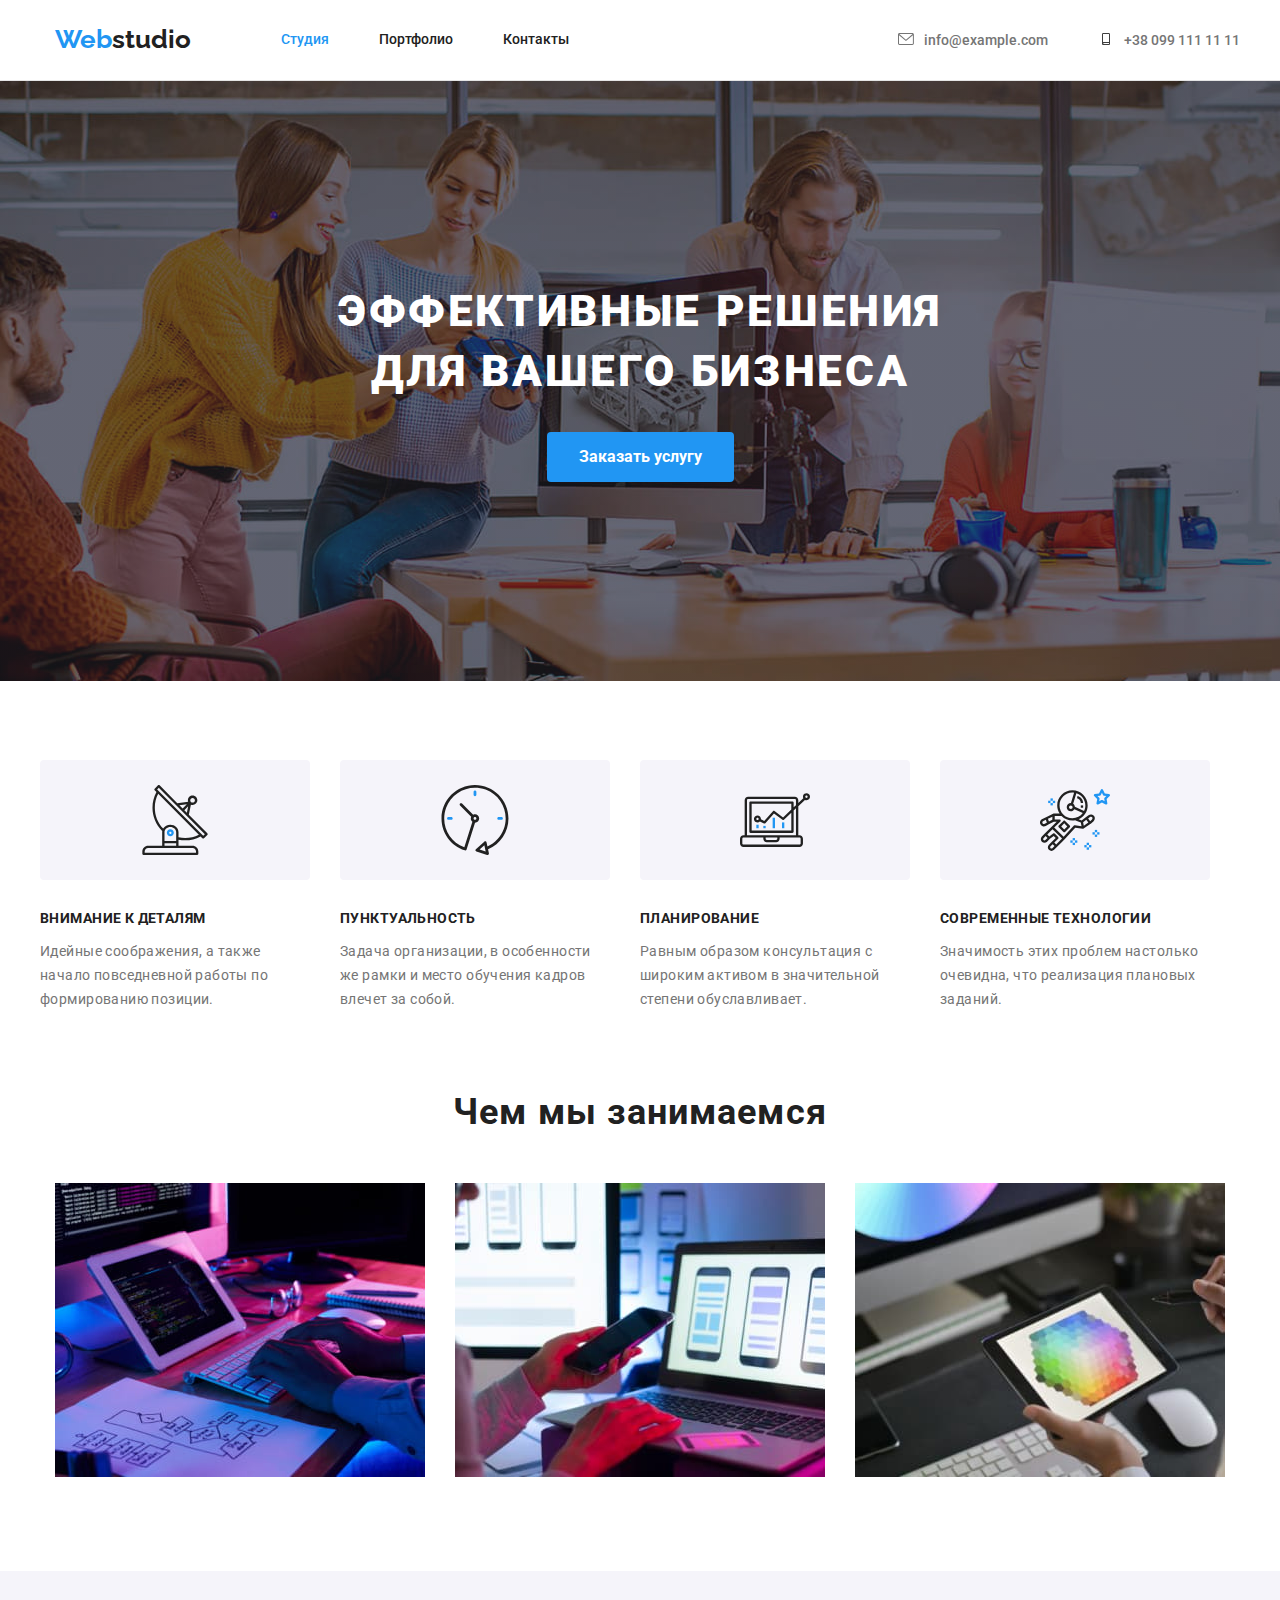
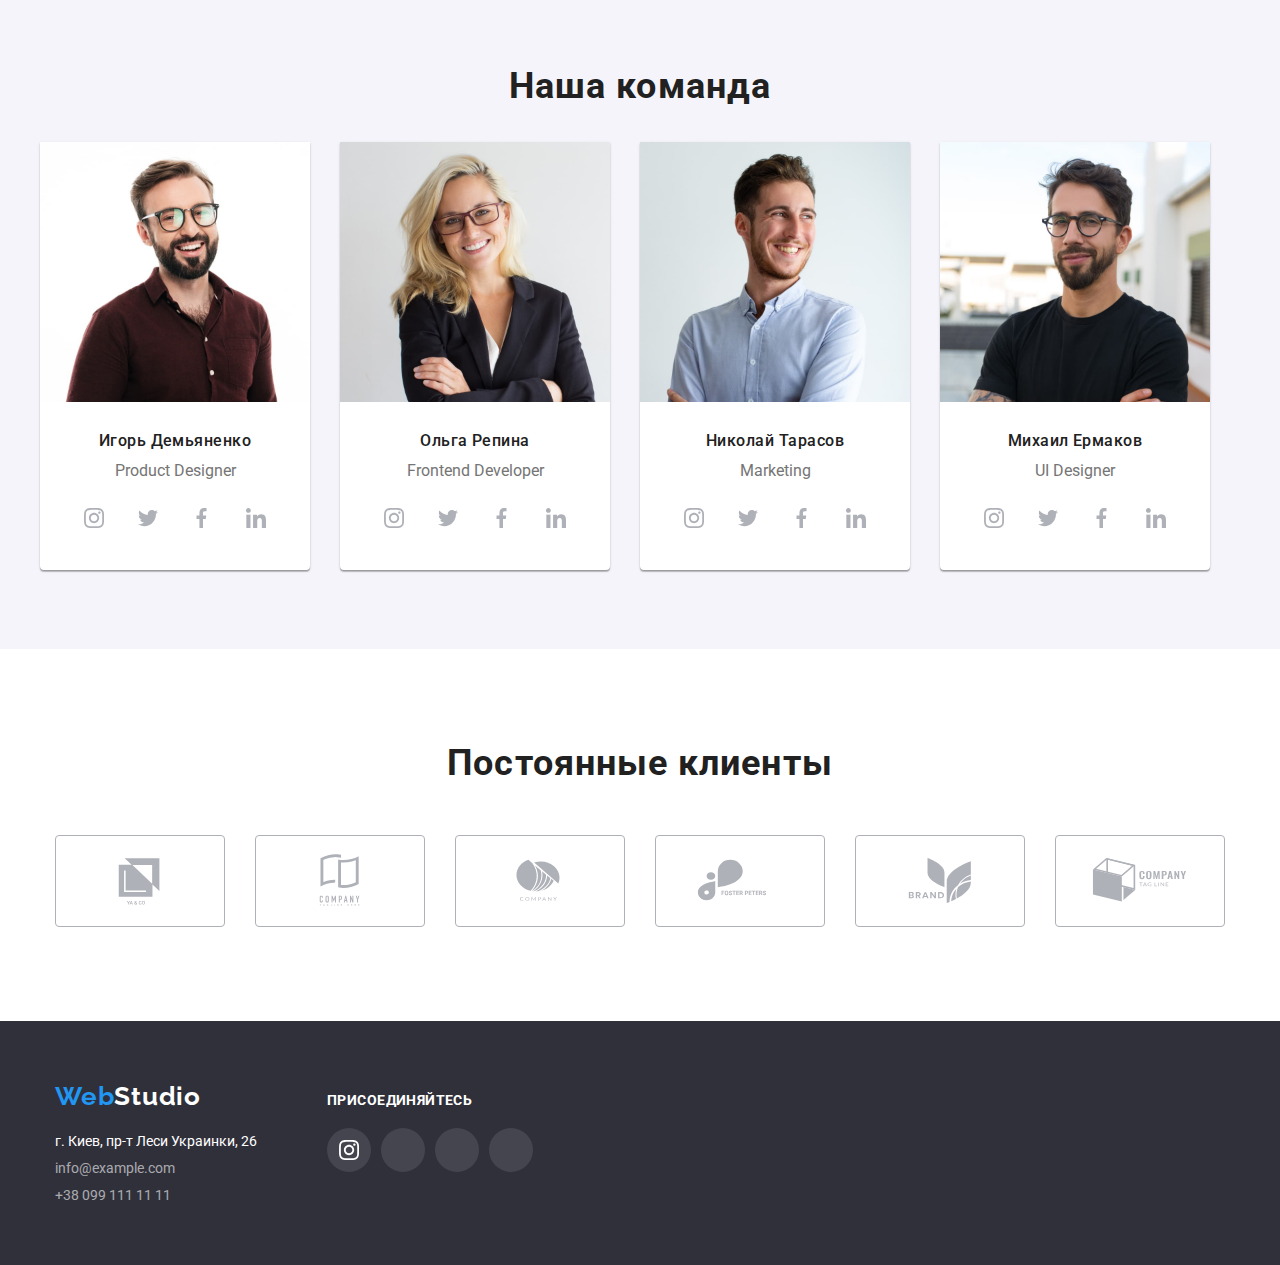
==== commit c71d26f1: "added new index and css" ====
--- a/index.html
+++ b/index.html
@@ -28,16 +28,14 @@
             </nav>
                 <ul class="header-list-auth list">
                     <li class="item">
-                        <svg class="icon-smartphone" width="10" height="16">
-                            <use href="./imiges/symbol-defs.svg#icon-smartphone"></use>
-                        </svg>
-                        <a class="header-list-item" href="tel:+380991111111">+38 099 111 11 11</a>
+                        <a class="header-list-item" href="mailto:info@example.com"><svg class="icon-envelope-hover " width="16" height="12">
+                            <use href="./imiges/symbol-defs.svg#icon-envelope-hover"></use>
+                        </svg>info@example.com</a> 
                     </li>
                     <li class="item">
-                        <a class="header-list-item" href="mailto:info@example.com">info@example.com</a> 
-                        <svg class="icon-e-mail" width="16" height="12">
-                            <use href="./imiges/icons.svg#icone-e-mail"></use>
-                        </svg>
+                        <a class="header-list-item" href="tel:+380991111111">  <svg class="icon-smartphone" width="10" height="16">
+                            <use href="./imiges/symbol-defs.svg#icon-smartphone"></use>
+                        </svg>+38 099 111 11 11</a>
                     </li>
                 </ul>
         </div>
@@ -56,18 +54,38 @@
     <h2 class="visually-hidden">Наши преимущества</h2>
     <ul class="feature-list list">
         <li class="list-item">
+            <div class="feature-icon-wrap">
+                <svg width="70" height="70">
+                    <use href="./imiges/symbol-defs.svg#icon-antenna-1-1"></use>
+                </svg>
+            </div>
             <h3 class="descreption">Внимание к деталям</h3>
             <p class="text-descreption">Идейные соображения, а также начало повседневной работы по формированию позиции.</p>
         </li>
         <li class="list-item">
+            <div class="feature-icon-wrap">
+                <svg width="70" height="70">
+                    <use href="./imiges/symbol-defs.svg#icon-clock-1-1"></use>
+                </svg>
+            </div>
             <h3 class="descreption">Пунктуальность</h3>
             <p class="text-descreption">Задача организации, в особенности же рамки и место обучения кадров влечет за собой.</p>
         </li>
         <li class="list-item">
+            <div class="feature-icon-wrap">
+                <svg width="70" height="70">
+                    <use href="./imiges/symbol-defs.svg#icon-diagram-1"></use>
+                </svg>
+            </div>
             <h3 class="descreption">Планирование</h3>
             <p class="text-descreption">Равным образом консультация с широким активом в значительной степени обуславливает.</p>
         </li>
         <li class="list-item">
+            <div class="feature-icon-wrap">
+                <svg width="70" height="70">
+                    <use href="./imiges/symbol-defs.svg#icon-astronaut-1-1"></use>
+                </svg>
+            </div>
             <h3 class="descreption">Современные технологии</h3>
             <p class="text-descreption">Значимость этих проблем настолько очевидна, что реализация плановых заданий.</p>
         </li>
@@ -104,29 +122,29 @@
             <ul class="lst lst-icon">
                 <li class="icon-item icon-social">
                     <a class="linke link-icon" href="./portfolio.html">
-                        <svg class="icon">
-                            <use href="./imiges/icons/symbol-defs.svg#icon-instagram"></use>
-                        </svg>
-                    </a>
-                </li>
-                <li class="icon-item icon-social">
-                    <a class="linke link-icon" href="./portfolio.html">
-                        <svg class="icon">
-                            <use href="./imiges/icons/symbol-defs.svg#icon-twitter"></use>
-                        </svg>
-                    </a>
-                </li>
-                <li class="icon-item icon-social">
-                    <a class="linke link-icon" href="./portfolio.html">
-                        <svg class="icon">
-                            <use href="./imiges/icons/symbol-defs.svg#icon-facebook"></use>
-                        </svg>
-                    </a>
-                </li>
-                <li class="icon-item icon-social">
-                    <a class="linke link-icon" href="./portfolio.html">
-                        <svg class="icon">
-                            <use href="./imiges/icons/symbol-defs.svg#icon-linkedin"></use>
+                        <svg class="team-icon" width="20" height="20">
+                            <use href="./imiges/symbol-defs.svg#icon-instagram-2"></use>
+                        </svg>
+                    </a>
+                </li>
+                <li class="icon-item icon-social">
+                    <a class="linke link-icon" href="./portfolio.html">
+                        <svg class="team-icon" width="20" height="20">
+                            <use href="./imiges/symbol-defs.svg#icon-twitter-1-1"></use>
+                        </svg>
+                    </a>
+                </li>
+                <li class="icon-item icon-social">
+                    <a class="linke link-icon" href="./portfolio.html">
+                        <svg class="team-icon" width="20" height="20">
+                            <use href="./imiges/symbol-defs.svg#icon-Vector-1"></use>
+                        </svg>
+                    </a>
+                </li>
+                <li class="icon-item icon-social">
+                    <a class="linke link-icon" href="./portfolio.html">
+                        <svg class="team-icon" width="20" height="20">
+                            <use href="./imiges/symbol-defs.svg#icon-linkedin-1-1"></use>
                         </svg>
                     </a>
                 </li>
@@ -141,29 +159,29 @@
             <ul class="lst lst-icon">
                 <li class="icon-item icon-social">
                     <a class="linke link-icon" href="./portfolio.html">
-                        <svg class="icon">
-                            <use href="./imiges/icons/symbol-defs.svg#icon-instagram"></use>
-                        </svg>
-                    </a>
-                </li>
-                <li class="icon-item icon-social">
-                    <a class="linke link-icon" href="./portfolio.html">
-                        <svg class="icon">
-                            <use href="./imiges/icons/symbol-defs.svg#icon-twitter"></use>
-                        </svg>
-                    </a>
-                </li>
-                <li class="icon-item icon-social">
-                    <a class="linke link-icon" href="./portfolio.html">
-                        <svg class="icon">
-                            <use href="./imiges/icons/symbol-defs.svg#icon-facebook"></use>
-                        </svg>
-                    </a>
-                </li>
-                <li class="icon-item icon-social">
-                    <a class="linke link-icon" href="./portfolio.html">
-                        <svg class="icon">
-                            <use href="./imiges/icons/symbol-defs.svg#icon-linkedin"></use>
+                        <svg class="team-icon" width="20" height="20">
+                            <use href="./imiges/symbol-defs.svg#icon-instagram-2"></use>
+                        </svg>
+                    </a>
+                </li>
+                <li class="icon-item icon-social">
+                    <a class="linke link-icon" href="./portfolio.html">
+                        <svg class="team-icon" width="20" height="20">
+                            <use href="./imiges/symbol-defs.svg#icon-twitter-1-1"></use>
+                        </svg>
+                    </a>
+                </li>
+                <li class="icon-item icon-social">
+                    <a class="linke link-icon" href="./portfolio.html">
+                        <svg class="team-icon" width="20" height="20">
+                            <use href="./imiges/symbol-defs.svg#icon-Vector-1"></use>
+                        </svg>
+                    </a>
+                </li>
+                <li class="icon-item icon-social">
+                    <a class="linke link-icon" href="./portfolio.html">
+                        <svg class="team-icon" width="20" height="20">
+                            <use href="./imiges/symbol-defs.svg#icon-linkedin-1-1"></use>
                         </svg>
                     </a>
                 </li>
@@ -178,29 +196,29 @@
             <ul class="lst lst-icon">
                 <li class="icon-item icon-social">
                     <a class="linke link-icon" href="./portfolio.html">
-                        <svg class="icon">
-                            <use href="./imiges/icons/symbol-defs.svg#icon-instagram"></use>
-                        </svg>
-                    </a>
-                </li>
-                <li class="icon-item icon-social">
-                    <a class="linke link-icon" href="./portfolio.html">
-                        <svg class="icon">
-                            <use href="./imiges/icons/symbol-defs.svg#icon-twitter"></use>
-                        </svg>
-                    </a>
-                </li>
-                <li class="icon-item icon-social">
-                    <a class="linke link-icon" href="./portfolio.html">
-                        <svg class="icon">
-                            <use href="./imiges/icons/symbol-defs.svg#icon-facebook"></use>
-                        </svg>
-                    </a>
-                </li>
-                <li class="icon-item icon-social">
-                    <a class="linke link-icon" href="./portfolio.html">
-                        <svg class="icon">
-                            <use href="./imiges/icons/symbol-defs.svg#icon-linkedin"></use>
+                        <svg class="team-icon" width="20" height="20">
+                            <use href="./imiges/symbol-defs.svg#icon-instagram-2"></use>
+                        </svg>
+                    </a>
+                </li>
+                <li class="icon-item icon-social">
+                    <a class="linke link-icon" href="./portfolio.html">
+                        <svg class="team-icon" width="20" height="20">
+                            <use href="./imiges/symbol-defs.svg#icon-twitter-1-1"></use>
+                        </svg>
+                    </a>
+                </li>
+                <li class="icon-item icon-social">
+                    <a class="linke link-icon" href="./portfolio.html">
+                        <svg class="team-icon" width="20" height="20">
+                            <use href="./imiges/symbol-defs.svg#icon-Vector-1"></use>
+                        </svg>
+                    </a>
+                </li>
+                <li class="icon-item icon-social">
+                    <a class="linke link-icon" href="./portfolio.html">
+                        <svg class="team-icon" width="20" height="20">
+                            <use href="./imiges/symbol-defs.svg#icon-linkedin-1-1"></use>
                         </svg>
                     </a>
                 </li>
@@ -215,29 +233,29 @@
             <ul class="lst lst-icon">
                 <li class="icon-item icon-social">
                     <a class="linke link-icon" href="./portfolio.html">
-                        <svg class="icon">
-                            <use href="./imiges/icons/symbol-defs.svg#icon-instagram"></use>
-                        </svg>
-                    </a>
-                </li>
-                <li class="icon-item icon-social">
-                    <a class="linke link-icon" href="./portfolio.html">
-                        <svg class="icon">
-                            <use href="./imiges/icons/symbol-defs.svg#icon-twitter"></use>
-                        </svg>
-                    </a>
-                </li>
-                <li class="icon-item icon-social">
-                    <a class="linke link-icon" href="./portfolio.html">
-                        <svg class="icon">
-                            <use href="./imiges/icons/symbol-defs.svg#icon-facebook"></use>
-                        </svg>
-                    </a>
-                </li>
-                <li class="icon-item icon-social">
-                    <a class="linke link-icon" href="./portfolio.html">
-                        <svg class="icon">
-                            <use href="./imiges/icons/symbol-defs.svg#icon-linkedin"></use>
+                        <svg class="team-icon" width="20" height="20">
+                            <use href="./imiges/symbol-defs.svg#icon-instagram-2"></use>
+                        </svg>
+                    </a>
+                </li>
+                <li class="icon-item icon-social">
+                    <a class="linke link-icon" href="./portfolio.html">
+                        <svg class="team-icon" width="20" height="20">
+                            <use href="./imiges/symbol-defs.svg#icon-twitter-1-1"></use>
+                        </svg>
+                    </a>
+                </li>
+                <li class="icon-item icon-social">
+                    <a class="linke link-icon" href="./portfolio.html">
+                        <svg class="team-icon" width="20" height="20">
+                            <use href="./imiges/symbol-defs.svg#icon-Vector-1"></use>
+                        </svg>
+                    </a>
+                </li>
+                <li class="icon-item icon-social">
+                    <a class="linke link-icon" href="./portfolio.html">
+                        <svg class="team-icon" width="20" height="20">
+                            <use href="./imiges/symbol-defs.svg#icon-linkedin-1-1"></use>
                         </svg>
                     </a>
                 </li>
@@ -254,36 +272,43 @@
         <ul class="listes listes-client set-card">
             <li class="item-client set-item">
                 <a class="links link-client" href="">
-                    <svg class="icon-clienet company-one">
-                        <use href="./imiges/icons/symbol-defs.svg#icon-ya"></use>
+                    <svg class="icon-clienet company-one" width="106" height="60">
+                        <use href="./imiges/symbol-defs.svg#icon-Logo"></use>
                     </svg>
                 </a>
             </li>
             <li class="item-client set-item">
                 <a class="links link-client" href="">
                     <svg class="icon-clienet company-two">
-                        <use href="./imiges/icons/symbol-defs.svg#icon-company"></use>
+                        <use href="./imiges/symbol-defs.svg#icon-Logo-1"></use>
                     </svg>
                 </a>
             </li>
             <li class="item-client set-item">
                 <a class="links link-client" href="">
                     <svg class="icon-clienet company-thri">
-                        <use href="./imiges/icons/symbol-defs.svg#icon-compan"></use>
+                        <use href="./imiges/symbol-defs.svg#icon-Logo-2"></use>
                     </svg>
                 </a>
             </li>
             <li class="item-client set-item">
                 <a class="links link-client" href="">
                     <svg class="icon-clienet company-four">
-                        <use href="./imiges/icons/symbol-defs.svg#icon-foster"></use>
+                        <use href="./imiges/symbol-defs.svg#icon-Logo-3"></use>
                     </svg>
                 </a>
             </li>
             <li class="item-client set-item">
                 <a class="links link-client" href="">
                     <svg class="icon-clienet company-five">
-                        <use href="./imiges/icons/symbol-defs.svg#icon-brand"></use>
+                        <use href="./imiges/symbol-defs.svg#icon-Logo-4"></use>
+                    </svg>
+                </a>
+            </li>
+            <li class="item-client set-item">
+                <a class="links link-client" href="">
+                    <svg class="icon-clienet company-two">
+                        <use href="./imiges/symbol-defs.svg#icon-Logo-5"></use>
                     </svg>
                 </a>
             </li>
@@ -292,59 +317,59 @@
 </section>
     </main> 
     <!--Block 5 Address-->
-<footer class="footer">
-    <section>
-        <div class="container">
-        <h2 class="visually-hidden">Контакты</h2>
-        <a class="logo" href="./index.html">Web<span class="footer-logo-text">studio</span></a>
-        <address class="address">
-            <ul class="list-footer list-list">
-            <li class="item">
-                <a class="list-adress item-map" href="https://goo.gl/maps/WNtPrvYmRMJwgZ4R8" target="_blank" rel="noopener noreferrer">г. Киев, пр-т Леси Украинки, 26</a>
-            </li>
-            <li class="item">
-                <a class="list-mail" href="mailto:info@example.com">info@example.com</a>
-            </li>
-            <li class="item">
-                <a class="list-phone" href="tel:+380991111111">+38 099 111 11 11</a>
-            </li>
-            </ul>
-        </address>
-        </div>
-        <div class="container-social">
-            <h2 class="title-social">присоединяйтесь</h2>
-            <ul class="listes list-social">
-                <li class="item-social icon-social">
-                    <a class="link" href="">
-                        <svg class="footer-icon">
-                            <use href="./imiges/icons/symbol-defs.svg#icon-instagram"></use>
-                        </svg>
-                    </a>
-                </li>
-                <li class="item-social icon-social">
-                    <a class="link" href="">
-                        <svg class="footer-icon">
-                            <use href="./imiges/icons/symbol-defs.svg#icon-twitter"></use>
-                        </svg>
-                    </a>
-                </li>
-                <li class="item-social icon-social">
-                    <a class="link" href="">
-                        <svg class="footer-icon">
-                            <use href="./imiges/icons/symbol-defs.svg#icon-facebook"></use>
-                        </svg>
-                    </a>
-                </li>
-                <li class="item-social icon-social">
-                    <a class="link" href="">
-                        <svg class="footer-icon">
-                            <use href="./imiges/icons/symbol-defs.svg#icon-lindenin"></use>
-                        </svg>
-                    </a>
-                </li>
-            </ul>
-        </div>
-    </section>
-</footer>  
-</body>
+    <footer class="footer">
+            <div class="container footer-container">
+                <div>
+                <a class="logo" href="./index.html">Web<span class="footer-logo-text">Studio</span></a>
+                <address class="address">
+                    <ul class="list-footer list-list">
+                        <li class="item">
+                            <a class="list-adress item-map" href="https://goo.gl/maps/WNtPrvYmRMJwgZ4R8" target="_blank"
+                                rel="noopener noreferrer">г. Киев, пр-т Леси Украинки, 26</a>
+                        </li>
+                        <li class="item">
+                            <a class="list-mail" href="mailto:info@example.com">info@example.com</a>
+                        </li>
+                        <li class="item">
+                            <a class="list-phone" href="tel:+380991111111">+38 099 111 11 11</a>
+                        </li>
+                    </ul>
+                </address>
+                </div>
+                <div class="container-social">
+                    <h2 class="title-social">присоединяйтесь</h2>
+                    <ul class="listes list-social">
+                        <li class="item-social icon-social">
+                            <a class="footer-link" href="">
+                                <svg class="footer-icon">
+                                    <use href="./imiges/symbol-defs.svg#icon-instagram-2"></use>
+                                </svg>
+                            </a>
+                        </li>
+                        <li class="item-social icon-social">
+                            <a class="link" href="">
+                                <svg class="footer-icon">
+                                    <use href="./imiges/icons/symbol-defs.svg#twitter"></use>
+                                </svg>
+                            </a>
+                        </li>
+                        <li class="item-social icon-social">
+                            <a class="link" href="">
+                                <svg class="footer-icon">
+                                    <use href="./imiges/icons/symbol-defs.svg#facebook"></use>
+                                </svg>
+                            </a>
+                        </li>
+                        <li class="item-social icon-social">
+                            <a class="link" href="">
+                                <svg class="footer-icon">
+                                    <use href="./imiges/icons/symbol-defs.svg#lindenin"></use>
+                                </svg>
+                            </a>
+                        </li>
+                    </ul>
+                </div>
+            </div>
+    </footer>
+    </body>
 </html>--- a/css/styles.css
+++ b/css/styles.css
@@ -7,10 +7,10 @@
  --third-bg-color: #F5F4FA;
  --primary-color: #188CE8;
  --page-header-color: #E5E5E5;
- --hero-linealer-gradient: rgba(47, 48, 58, 0.4);
+ --hero-linear-gradient: rgba(47, 48, 58, 0.4);
+ --fill-color: #AFB1B8; 
  --indent: 30px;
 }
-
 
 body {
     font-family: "Roboto", "Regular", sans-serif;
@@ -52,9 +52,6 @@
 .list {
     margin: -15px;
     display: flex;
-    list-style: none;
-    margin: 0;
-    padding: 0;
 }
 
 .list-caption {
@@ -101,12 +98,11 @@
     margin-right: 10px;
 }
 
-.icon-phone {
-    vertical-align: bottom;
-    width: 10px;
-    height: 16px;
+.icon-envelope-hover {
+    fill: var(--primary-text-color);
+    width: 16px;
+    height: 12px;
     margin-right: 10px;
-    fill: currentColor;
 }
 
 /* Button portfolio */
@@ -116,6 +112,8 @@
     padding: 10px 32px;
     border-radius: 4px;
     line-height: 30px;
+    border: none;
+    letter-spacing: 0,06em;
 
     color: var(--bg-color);
     background-color: var(--accent-color);
@@ -198,6 +196,9 @@
     margin-inline-start: 0px;
     margin-inline-end: 0px;
     padding-inline-start: 40px;
+    list-style: none;
+    margin: 0;
+    padding: 0;
 }
 
 /* WebStudio */
@@ -227,7 +228,7 @@
 }
 
 .hro-section {
-    background-image: linear-gradient ( to right, rgba(47, 48, 58, 0.4), rgba(47, 48, 58, 0.4) ), url(../imiges/group.jpg);
+    background-image: linear-gradient( to right, var(--hero-linear-gradient), var(--hero-linear-gradient)), url(../imiges/group.jpg);
     background-position: center;
     background-repeat: no-repeat;
     background-size: cover;
@@ -268,7 +269,17 @@
     margin-right: 30px;
 }
 
-.list-item:nth-last-child(1)::before {
+.feature-icon-wrap {
+    background: var(--third-bg-color);
+    border-radius: 4px;
+    height: 120px;
+    display: flex;
+    justify-content: center;
+    align-items: center;
+    margin-bottom: 30px;
+}
+
+/* .list-item:nth-last-child(1)::before {
     background-image: url(../imiges/icons/sputnik.svg);
 }
 
@@ -294,7 +305,7 @@
     background-color: var(--third-bg-color);
     background-repeat: no-repeat;
     background-position: center;
-}
+} */
 
 .feature-list .descreption {
     margin: 0;
@@ -389,13 +400,16 @@
     justify-content: center;
 }
 
-.icon-social:not (:last-child) {
+.icon-social:not(:last-child) {
     margin-right: 10px;
 }
-.icon-item {
-}
-
-.icon-social {}
+
+.icon-social {
+    width: 44px;
+    height: 44px;
+    border-radius: 100%;
+
+}
 
 .linke {
     text-decoration: none;
@@ -404,18 +418,26 @@
 .link-icon {
     display: flex;
     cursor: pointer;
-    width: 44px;
-    height: 44px;
-    border-radius: 50%;
-    color: #757575;
+    width: 100%;
+    height: 100%;
     justify-content: center;
     align-items: center;
-}
-
-.icon {
-    fill: currentColor;
-    width: 20px;
-    height: 20px;
+    border-radius: 50%;
+}
+
+.link-icon:hover, 
+.link-icon:focus {
+    background-color: var(--accent-color);
+}
+
+.link-icon:hover svg, 
+.link-icon:focus svg {
+    fill: var(--bg-color);
+}
+
+.team-icon {
+    fill: var(--fill-color);
+
 }
 
 .team {
@@ -428,7 +450,7 @@
     margin-top: 0;
     margin-bottom: 50px;
     
-    font-height: 700px;
+    font-weight: 700;
     font-size: 36px;
     line-height: 1, 17;
     text-align: center;
@@ -468,7 +490,8 @@
     color: var(--primary-text-color);
     font-weight: 400;
     font-size: 16px;
-    line-height: 1.9;
+    line-height: 19px;
+    margin-bottom: 16px;
     text-align: center;
 }
 
@@ -523,17 +546,37 @@
     align-items: center;
     justify-content: center;
     cursor: pointer;
+    width: 100%;
+    height: 100%;
+    border: 1px solid var(--fill-color);
+    border-radius: 4px;
+    color: var(--primary-text-color);
+}
+
+.item-client {
     width: 170px;
     height: 92px;
-    border: 1px solid var(--primary-text-color);
-    border-radius: 4px;
-    color: var(--primary-text-color);
+
+}
+
+.item-client :hover,
+.item-client :focus {
+    border-color: var(--accent-color);
+}
+
+.item-client :hover svg,
+.item-client :focus svg {
+    fill: var(--accent-color);
 }
 
 .icon-clienet {
-    fill: currentColor;
+    fill: var(--fill-color);
     width: 106px;
     height: 60px;
+}
+
+.item-client:not(:last-child) {
+    margin-right: 30px;
 }
 
 .listes .listes-client .set-card {
@@ -541,6 +584,11 @@
     margin: -15px;
 }
 /* Footer */
+
+.footer-container {
+    display: flex;
+    align-items: baseline;
+}
 
 .footer-logo-text {
     font-weight: 700;
@@ -603,6 +651,11 @@
     color: var(--accent-color)
 }
 
+.header-list-item:hover svg,
+.header-list-item:focus svg {
+    fill: var(--accent-color);
+}
+
 .header-link.current {
     color: var(--accent-color)
 }
@@ -686,7 +739,7 @@
 }
 
 .list-mail {
-    font-family: 'Roboto';
+        font-family: 'Roboto';
         font-style: normal;
         font-weight: 400;
         font-size: 14px;
@@ -706,9 +759,10 @@
     font-size: 14px;
     line-height: 1.14;
     letter-spacing: 0.03em;
-    ext-transform: uppercase;
+    text-transform: uppercase;
     color: var(--bg-color);
     margin-bottom: 20px;
+
 }
 
 .listes {
@@ -725,21 +779,41 @@
     margin-right: 10px;
 }
 
-.list-social .link {
+/*.list-social .link {
     display: flex;
         align-items: center;
         justify-content: center;
         cursor: pointer;
-        width: 44px;
-        height: 44px;
+        width: 100%;
+        height: 100%;
         border-radius: 50%;
-        background-color: rgba (255, 255, 255, 0.1);
-}
+        background-color: rgba(255, 255, 255, 0.1);
+} */
 
 .footer-icon {
     fill: var(--bg-color);
     width: 20px;
     height: 20px;
+}
+
+.footer-link {
+    display: flex;
+    justify-content: center;
+    align-items: center;
+    width: 100%;
+    height: 100%;
+    border-radius: 50%;
+}
+
+.footer-link:hover,
+.footer-link:focus {
+    background: var(--accent-color);
+}
+
+.item-social {
+    width: 44px;
+    height: 44px;
+    background: rgba(255, 255, 255, 0.1);
 }
 
 /* Portfolio */
